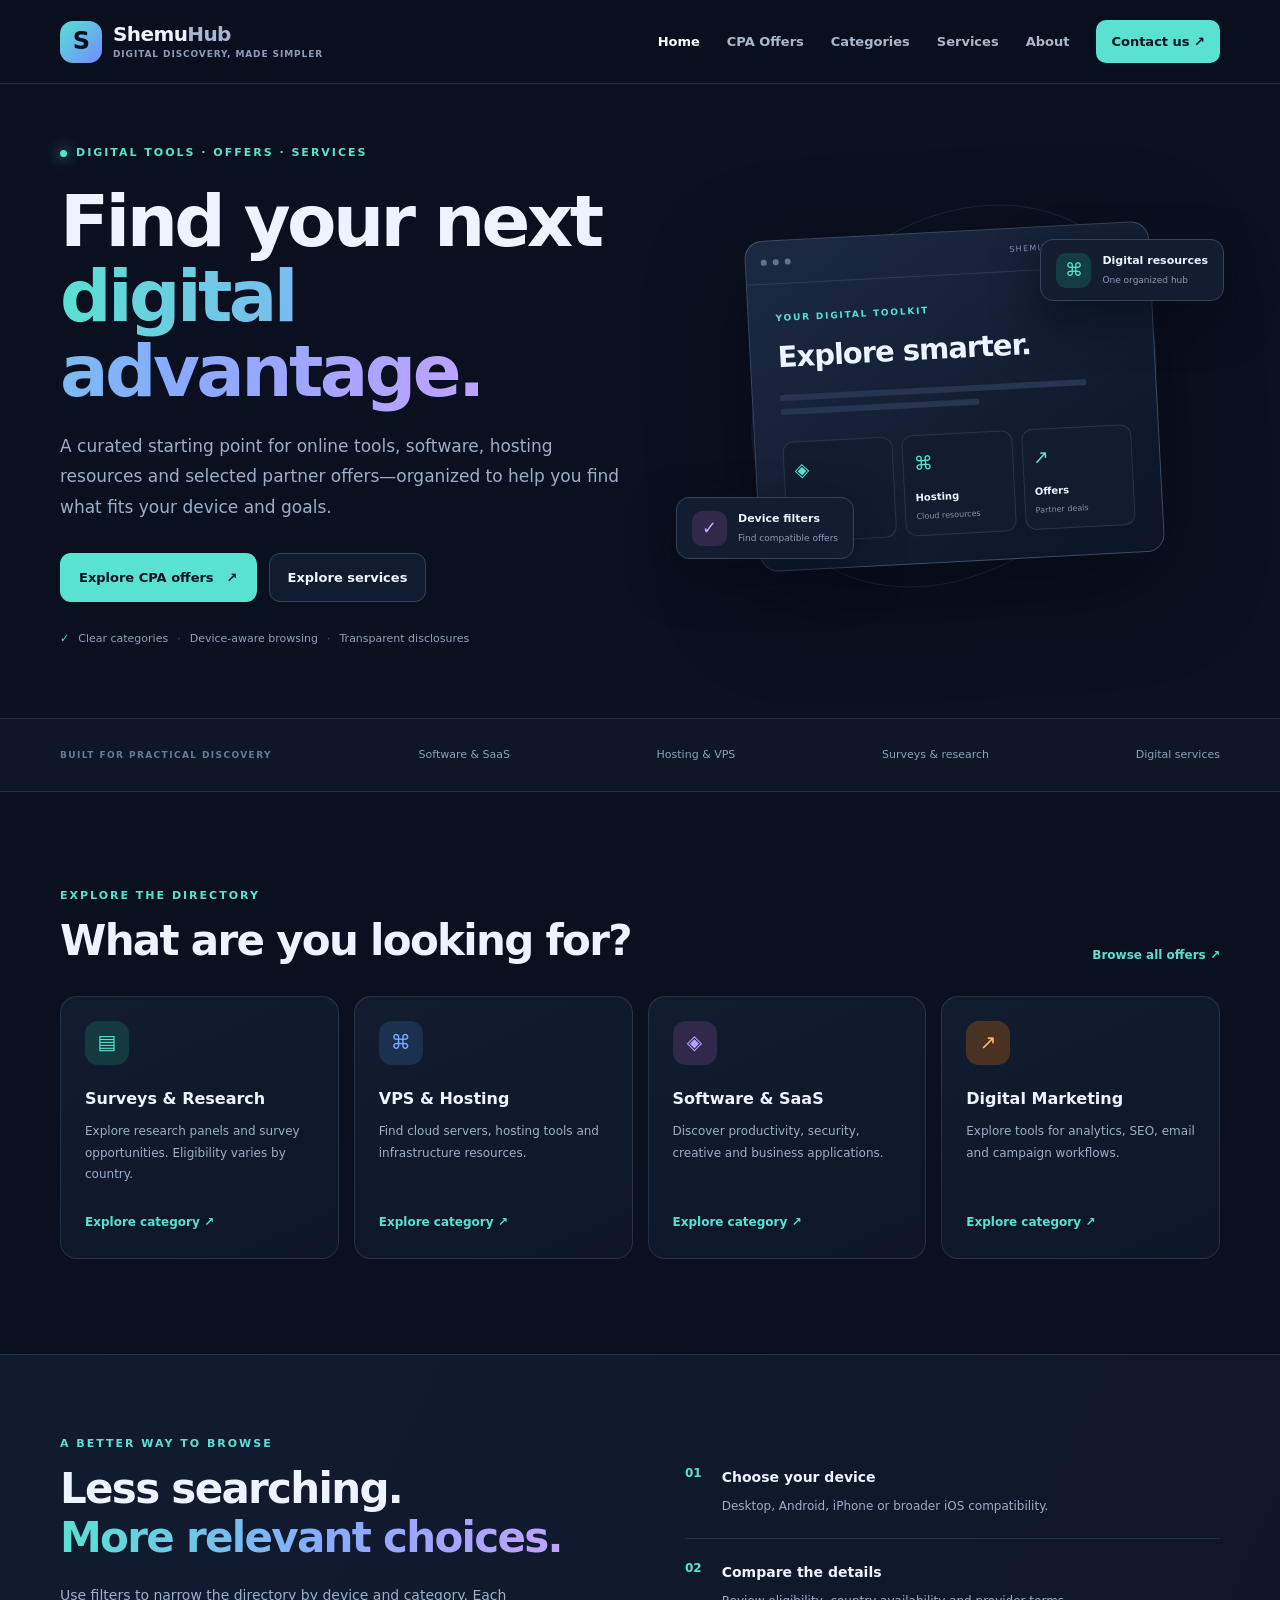
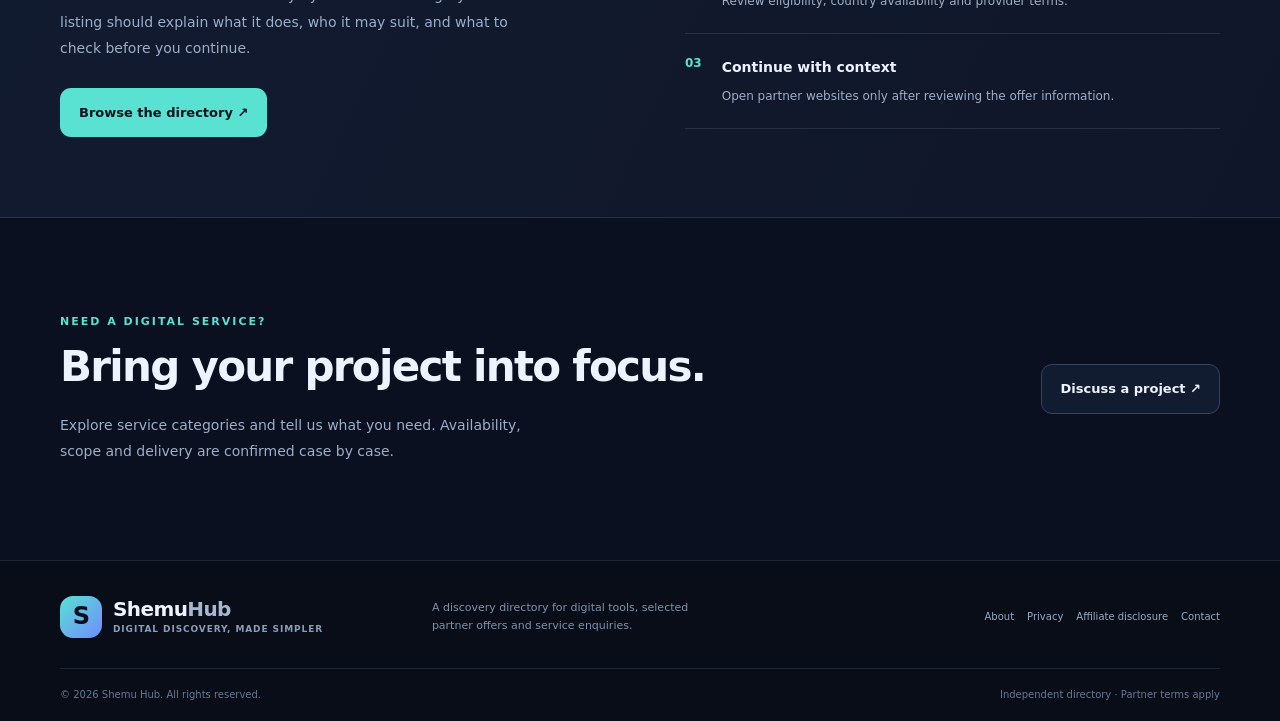
==== index.html @ 7e86e2e5 "Add files via upload" ====
<!doctype html>
<html lang="en">
<head>
<meta charset="utf-8"><meta name="viewport" content="width=device-width, initial-scale=1">
<meta name="description" content="Discover carefully organized digital offers, software, hosting tools and online resources. Explore by device and category.">
<meta name="theme-color" content="#0b1020">
<title>Shemu Hub — Digital Offers & Online Resources</title><link rel="stylesheet" href="styles.css">
</head>
<body>
<header class="site-header"><a class="brand" href="index.html"><span class="brand-mark">S</span><span>Shemu<span class="brand-light">Hub</span><small>Digital discovery, made simpler</small></span></a>
<button class="menu-toggle" aria-label="Toggle navigation" aria-expanded="false">☰</button>
<nav class="nav"><a class="active" href="index.html">Home</a><a href="cpa.html">CPA Offers</a><a href="#categories">Categories</a><a href="services.html">Services</a><a href="about.html">About</a><a class="nav-cta" href="contact.html">Contact us ↗</a></nav></header>
<main>
<section class="hero wrap"><div class="hero-copy"><div class="eyebrow"><span class="pulse"></span> DIGITAL TOOLS · OFFERS · SERVICES</div><h1>Find your next<br><span class="gradient-text">digital advantage.</span></h1><p class="hero-lede">A curated starting point for online tools, software, hosting resources and selected partner offers—organized to help you find what fits your device and goals.</p><div class="hero-actions"><a class="btn btn-primary" href="cpa.html">Explore CPA offers <span>↗</span></a><a class="btn btn-secondary" href="services.html">Explore services</a></div><div class="hero-proof"><span class="proof-icon">✓</span><span>Clear categories</span><span class="proof-dot">·</span><span>Device-aware browsing</span><span class="proof-dot">·</span><span>Transparent disclosures</span></div></div>
<div class="hero-art" aria-label="Digital platform illustration"><div class="orbit orbit-one"></div><div class="orbit orbit-two"></div><div class="glass-panel"><div class="panel-top"><span class="panel-dot"></span><span class="panel-dot"></span><span class="panel-dot"></span><span class="panel-label">SHEMU HUB / DISCOVER</span></div><div class="panel-main"><div class="mini-kicker">YOUR DIGITAL TOOLKIT</div><div class="mock-title">Explore smarter.</div><div class="mock-line"></div><div class="mock-line short"></div><div class="mock-grid"><div class="mock-card"><span>◈</span><b>Software</b><small>Tools & apps</small></div><div class="mock-card"><span>⌘</span><b>Hosting</b><small>Cloud resources</small></div><div class="mock-card"><span>↗</span><b>Offers</b><small>Partner deals</small></div></div></div></div><div class="float-chip chip-top"><span class="chip-icon">⌘</span><span><b>Digital resources</b><small>One organized hub</small></span></div><div class="float-chip chip-bottom"><span class="chip-icon purple">✓</span><span><b>Device filters</b><small>Find compatible offers</small></span></div></div></section>
<section class="trust-strip"><div class="wrap trust-inner"><span>BUILT FOR PRACTICAL DISCOVERY</span><span>Software & SaaS</span><span>Hosting & VPS</span><span>Surveys & research</span><span>Digital services</span></div></section>
<section class="section wrap" id="categories"><div class="section-head"><div><div class="eyebrow">EXPLORE THE DIRECTORY</div><h2>What are you looking for?</h2></div><a class="text-link" href="cpa.html">Browse all offers ↗</a></div><div class="category-grid">
<a class="category-card" href="cpa.html?category=surveys"><span class="cat-icon cyan">▤</span><h3>Surveys & Research</h3><p>Explore research panels and survey opportunities. Eligibility varies by country.</p><span class="card-link">Explore category ↗</span></a>
<a class="category-card" href="cpa.html?category=vps"><span class="cat-icon blue">⌘</span><h3>VPS & Hosting</h3><p>Find cloud servers, hosting tools and infrastructure resources.</p><span class="card-link">Explore category ↗</span></a>
<a class="category-card" href="cpa.html?category=software"><span class="cat-icon violet">◈</span><h3>Software & SaaS</h3><p>Discover productivity, security, creative and business applications.</p><span class="card-link">Explore category ↗</span></a>
<a class="category-card" href="cpa.html?category=marketing"><span class="cat-icon orange">↗</span><h3>Digital Marketing</h3><p>Explore tools for analytics, SEO, email and campaign workflows.</p><span class="card-link">Explore category ↗</span></a></div></section>
<section class="feature-band"><div class="wrap feature-layout"><div><div class="eyebrow">A BETTER WAY TO BROWSE</div><h2>Less searching.<br><span class="gradient-text">More relevant choices.</span></h2><p>Use filters to narrow the directory by device and category. Each listing should explain what it does, who it may suit, and what to check before you continue.</p><a class="btn btn-primary" href="cpa.html">Browse the directory ↗</a></div><div class="feature-list"><div><span>01</span><section><b>Choose your device</b><p>Desktop, Android, iPhone or broader iOS compatibility.</p></section></div><div><span>02</span><section><b>Compare the details</b><p>Review eligibility, country availability and provider terms.</p></section></div><div><span>03</span><section><b>Continue with context</b><p>Open partner websites only after reviewing the offer information.</p></section></div></div></div></section>
<section class="section wrap cta-section"><div><div class="eyebrow">NEED A DIGITAL SERVICE?</div><h2>Bring your project into focus.</h2><p>Explore service categories and tell us what you need. Availability, scope and delivery are confirmed case by case.</p></div><a class="btn btn-secondary" href="contact.html">Discuss a project ↗</a></section>
</main><footer class="footer"><div class="wrap footer-main"><a class="brand" href="index.html"><span class="brand-mark">S</span><span>Shemu<span class="brand-light">Hub</span><small>Digital discovery, made simpler</small></span></a><p>A discovery directory for digital tools, selected partner offers and service enquiries.</p><div class="footer-links"><a href="about.html">About</a><a href="privacy.html">Privacy</a><a href="disclosure.html">Affiliate disclosure</a><a href="contact.html">Contact</a></div></div><div class="wrap footer-bottom"><span>© <span id="year"></span> Shemu Hub. All rights reserved.</span><span>Independent directory · Partner terms apply</span></div></footer><script src="script.js"></script></body></html>
---- styles.css ----
:root{--bg:#0b1020;--surface:#111a2d;--surface2:#151f34;--line:rgba(194,211,239,.13);--text:#edf3ff;--muted:#9caec8;--cyan:#59e1d1;--blue:#7aa7ff;--violet:#b5a0ff;--orange:#ffb36b;--green:#80e2a2;--pink:#f6a7d4;--radius:20px;--max:1160px}*{box-sizing:border-box}html{scroll-behavior:smooth}body{margin:0;background:var(--bg);color:var(--text);font:16px/1.65 Inter,ui-sans-serif,system-ui,-apple-system,BlinkMacSystemFont,"Segoe UI",sans-serif}a{color:inherit;text-decoration:none}button,input,select,textarea{font:inherit}.wrap{width:min(var(--max),calc(100% - 44px));margin-inline:auto}.site-header{height:84px;display:flex;align-items:center;justify-content:space-between;padding:0 max(22px,calc((100% - var(--max))/2));border-bottom:1px solid var(--line);background:rgba(11,16,32,.9);backdrop-filter:blur(18px);position:sticky;top:0;z-index:10}.brand{display:flex;gap:11px;align-items:center;font-weight:800;font-size:20px;letter-spacing:-.6px;line-height:1.05}.brand-mark{display:grid;place-items:center;width:42px;height:42px;border-radius:13px;background:linear-gradient(135deg,#59e1d1,#718cff);color:#08101e;font-size:24px;font-weight:900}.brand-light{color:#a7b7d2;font-weight:600}.brand small{display:block;color:#8b9db8;font-size:9px;letter-spacing:.9px;text-transform:uppercase;margin-top:5px;font-weight:700}.nav{display:flex;align-items:center;gap:27px;color:#aab8ce;font-size:13px;font-weight:650}.nav a:hover,.nav a.active{color:#fff}.nav .nav-cta{color:#07131e;background:var(--cyan);padding:11px 15px;border-radius:10px}.menu-toggle{display:none;background:transparent;border:1px solid var(--line);color:white;border-radius:10px;padding:7px 10px}.hero{min-height:610px;display:grid;grid-template-columns:1.05fr .95fr;align-items:center;gap:40px;padding-top:60px;padding-bottom:70px}.eyebrow{font-size:11px;letter-spacing:2px;font-weight:800;color:var(--cyan);display:flex;align-items:center;gap:9px}.pulse{width:7px;height:7px;background:var(--cyan);border-radius:50%;box-shadow:0 0 14px var(--cyan)}h1,h2,h3,p{margin-top:0}h1{font-size:clamp(44px,6vw,72px);line-height:1.04;letter-spacing:-3.6px;margin:22px 0}.gradient-text{background:linear-gradient(100deg,#59e1d1 0%,#8ba9ff 55%,#c1a2ff 100%);-webkit-background-clip:text;background-clip:text;color:transparent}.hero-lede,.page-hero>p,.directory-hero p{color:var(--muted);font-size:17px;max-width:570px;line-height:1.8}.hero-actions{display:flex;gap:12px;flex-wrap:wrap;margin-top:30px}.btn{display:inline-flex;justify-content:center;align-items:center;gap:13px;padding:13px 18px;border-radius:11px;font-weight:750;font-size:13px;border:1px solid transparent;cursor:pointer;transition:transform .18s,background .18s}.btn:hover{transform:translateY(-2px)}.btn-primary{background:var(--cyan);color:#07131e}.btn-secondary{border-color:#33435f;background:#121c30;color:#eef4ff}.btn-small{font-size:11px;padding:9px 12px}.btn-disabled{background:#202b3e;color:#7f8ca2;border-color:#334057;cursor:not-allowed;pointer-events:none}.hero-proof{display:flex;gap:9px;align-items:center;flex-wrap:wrap;margin-top:28px;color:#8fa0ba;font-size:11px}.proof-icon{color:var(--cyan)}.proof-dot{color:#4d607d}.hero-art{min-height:420px;position:relative;display:grid;place-items:center}.orbit{position:absolute;border:1px solid rgba(112,156,227,.15);border-radius:50%;transform:rotate(-23deg)}.orbit-one{width:420px;height:310px}.orbit-two{width:340px;height:430px;transform:rotate(48deg)}.glass-panel{width:min(100%,405px);position:relative;border:1px solid rgba(174,199,238,.25);border-radius:18px;overflow:hidden;background:linear-gradient(145deg,rgba(28,43,69,.96),rgba(13,21,38,.96));box-shadow:0 28px 100px rgba(0,0,0,.35);transform:rotate(-3deg)}.panel-top{height:43px;border-bottom:1px solid var(--line);display:flex;align-items:center;gap:6px;padding:0 15px}.panel-dot{width:6px;height:6px;background:#62738d;border-radius:50%}.panel-label{margin-left:auto;font-size:8px;letter-spacing:1.3px;color:#8294b1}.panel-main{padding:27px}.mini-kicker{font-size:9px;letter-spacing:1.8px;color:var(--cyan);font-weight:800}.mock-title{font-size:29px;letter-spacing:-1px;font-weight:800;margin:8px 0 13px}.mock-line{height:6px;width:88%;background:#263650;border-radius:8px;margin:8px 0}.mock-line.short{width:57%}.mock-grid{display:grid;grid-template-columns:repeat(3,1fr);gap:9px;margin-top:27px}.mock-card{padding:12px 10px;border:1px solid var(--line);border-radius:11px;background:#111c30}.mock-card span{font-size:19px;color:var(--cyan);display:block;margin-bottom:11px}.mock-card b,.mock-card small{display:block;font-size:10px}.mock-card small{font-size:8px;color:#8293ad;margin-top:3px}.float-chip{position:absolute;display:flex;align-items:center;gap:11px;padding:12px 15px;border:1px solid #34435d;border-radius:13px;background:#121d31;box-shadow:0 18px 45px #060a13a8}.chip-top{top:53px;right:-4px}.chip-bottom{bottom:47px;left:-12px}.chip-icon{display:grid;place-items:center;width:35px;height:35px;border-radius:10px;background:#143d43;color:var(--cyan);font-size:18px}.chip-icon.purple{background:#30294b;color:#c0adff}.float-chip b,.float-chip small{display:block;font-size:11px}.float-chip small{color:#899bb5;font-size:9px;margin-top:3px}.trust-strip{border-block:1px solid var(--line);background:#0e1627}.trust-inner{display:flex;justify-content:space-between;align-items:center;gap:20px;min-height:72px;color:#8ea0bb;font-size:11px;flex-wrap:wrap}.trust-inner span:first-child{font-size:9px;letter-spacing:1.4px;color:#667b9c;font-weight:800}.section{padding-top:95px;padding-bottom:95px}.section-head{display:flex;justify-content:space-between;align-items:end;gap:20px;margin-bottom:30px}.section-head h2,.feature-layout h2,.cta-section h2{font-size:clamp(29px,4vw,42px);line-height:1.15;letter-spacing:-1.7px;margin:12px 0 0}.text-link,.card-link{color:var(--cyan);font-weight:700;font-size:12px}.category-grid{display:grid;grid-template-columns:repeat(4,1fr);gap:15px}.category-card,.service-card{display:block;padding:24px;border:1px solid var(--line);border-radius:17px;background:linear-gradient(155deg,#121c30,#0e1627);transition:border .2s,transform .2s}.category-card:hover,.service-card:hover{border-color:#4b6b86;transform:translateY(-4px)}.cat-icon,.offer-icon{width:44px;height:44px;display:grid;place-items:center;border-radius:13px;font-size:20px;margin-bottom:21px}.cyan{background:#143a40;color:var(--cyan)}.blue{background:#1b3150;color:var(--blue)}.violet{background:#30294b;color:var(--violet)}.orange{background:#493222;color:var(--orange)}.green{background:#1b3a32;color:var(--green)}.pink{background:#442c40;color:var(--pink)}.category-card h3{font-size:16px;margin-bottom:9px}.category-card p,.service-card p{font-size:12px;line-height:1.8;color:var(--muted);min-height:68px}.card-link{display:inline-block;margin-top:12px}.feature-band{background:linear-gradient(115deg,#111b30,#101629);border-block:1px solid var(--line);padding:80px 0}.feature-layout{display:grid;grid-template-columns:1fr 1fr;gap:90px;align-items:center}.feature-layout p,.cta-section p{color:var(--muted);max-width:490px;font-size:14px;line-height:1.9;margin:20px 0 26px}.feature-list>div{display:flex;gap:20px;padding:20px 0;border-bottom:1px solid var(--line)}.feature-list>div>span{font-size:12px;color:var(--cyan);font-weight:800}.feature-list b{font-size:14px}.feature-list p{font-size:12px;margin:5px 0 0}.cta-section{display:flex;justify-content:space-between;align-items:center;gap:25px}.cta-section p{margin-bottom:0}.footer{border-top:1px solid var(--line);background:#080d18}.footer-main{display:grid;grid-template-columns:1fr 1.2fr 1fr;gap:25px;align-items:center;padding-top:35px;padding-bottom:30px}.footer-main>p{font-size:11px;color:#7f91ac;margin:0;max-width:270px}.footer-links{display:flex;gap:13px;justify-content:end;flex-wrap:wrap;font-size:10px;color:#98a9c1}.footer-bottom{border-top:1px solid var(--line);padding-top:18px;padding-bottom:18px;display:flex;justify-content:space-between;gap:15px;color:#657893;font-size:10px}.directory-hero{padding:76px 0 48px;background:radial-gradient(ellipse at 75% 10%,rgba(64,108,161,.17),transparent 45%),#0d1425;border-bottom:1px solid var(--line)}.directory-hero h1,.page-hero h1,.contact-layout h1{font-size:clamp(43px,5vw,60px);margin:18px 0}.directory-hero p{max-width:700px;font-size:14px}.directory-stats{display:flex;gap:24px;flex-wrap:wrap;margin-top:25px;color:#94a6c0;font-size:11px}.directory-stats b{color:var(--cyan);margin-right:6px}.directory-section{padding-top:35px;padding-bottom:80px}.directory-toolbar{display:grid;grid-template-columns:1fr 205px 205px;gap:14px;padding:16px;border:1px solid var(--line);border-radius:15px;background:#111a2b}.searchbox{display:flex;align-items:center;gap:10px;padding:0 12px;border:1px solid #2a3a54;border-radius:10px;color:#7187a7}.searchbox input{width:100%;background:transparent;border:0;outline:none;color:var(--text);font-size:12px}.filter-group label,.contact-card label{display:block;font-size:10px;color:#90a2bd;font-weight:700;margin-bottom:5px}.filter-group select,.contact-card input,.contact-card select,.contact-card textarea{width:100%;padding:10px 11px;border:1px solid #2a3a54;border-radius:9px;background:#0d1525;color:#e8efff;font-size:11px;outline:none}.results-row{display:flex;justify-content:space-between;gap:15px;margin:23px 0 14px;color:#7f92ae;font-size:11px}.offer-grid{display:grid;grid-template-columns:repeat(3,1fr);gap:15px}.offer-card{border:1px solid var(--line);border-radius:16px;background:linear-gradient(155deg,#131e32,#0e1627);padding:21px;display:flex;flex-direction:column;min-width:0}.offer-top{display:flex;justify-content:space-between;align-items:start}.offer-icon{margin-bottom:12px;width:40px;height:40px}.pill{font-size:8px;letter-spacing:.8px;font-weight:800;border:1px solid #33425b;border-radius:30px;padding:5px 8px;color:#a8b9d2}.offer-card h2{font-size:17px;line-height:1.3;margin:8px 0}.offer-card>p{font-size:12px;color:var(--muted);line-height:1.8;min-height:65px}.offer-meta{display:grid;gap:7px;padding:13px 0;border-top:1px solid var(--line);color:#91a4c0;font-size:10px}.device-tags{display:flex;flex-wrap:wrap;gap:6px;margin-bottom:19px}.device-tags span{background:#18253a;border:1px solid #2b3b55;border-radius:6px;padding:4px 7px;font-size:9px;color:#aabbd3}.offer-action{margin-top:auto;padding-top:13px;border-top:1px solid var(--line);display:flex;justify-content:space-between;align-items:center;gap:10px}.offer-note{font-size:9px;color:#7487a2;max-width:120px}.disclosure-box{margin-top:25px;border:1px solid #34435d;border-radius:12px;padding:18px 20px;background:#111b2d}.disclosure-box b{font-size:12px}.disclosure-box p{font-size:11px;color:#9baec7;line-height:1.8;margin:7px 0 0}.empty-state{text-align:center;padding:60px 15px;color:#9aacc5}.empty-state b{color:#fff}.page-hero{padding-top:85px;padding-bottom:45px}.page-hero>p{font-size:15px}.service-grid{display:grid;grid-template-columns:repeat(3,1fr);gap:16px;padding-bottom:55px}.service-card h2{font-size:17px}.service-card p{min-height:0;margin-bottom:0}.cta-panel{display:flex;align-items:center;justify-content:space-between;gap:20px;padding:28px;margin-bottom:80px;border:1px solid var(--line);border-radius:17px;background:#111b2d}.cta-panel h2{font-size:23px;margin-bottom:8px}.cta-panel p{font-size:12px;color:var(--muted);margin:0}.text-page{max-width:820px;padding-top:80px;padding-bottom:100px}.text-page h1{font-size:clamp(40px,5vw,60px)}.text-page h2{font-size:20px;margin-top:34px}.text-page p{color:#a7b7ce;font-size:14px;line-height:1.95}.contact-layout{display:grid;grid-template-columns:1fr .8fr;gap:80px;padding-top:75px;padding-bottom:90px}.contact-layout>section>p{color:var(--muted);font-size:14px;line-height:1.9;max-width:490px}.contact-note{margin-top:30px;padding:17px;border:1px solid var(--line);border-radius:12px;background:#111a2b}.contact-note b{font-size:12px}.contact-note p,.form-hint{font-size:10px;color:#8ea0ba;line-height:1.8;margin:7px 0 0}.contact-card{padding:24px;border:1px solid var(--line);border-radius:17px;background:#111a2b}.contact-card h2{font-size:20px;margin-bottom:22px}.contact-card label{margin-top:14px}.contact-card textarea{resize:vertical}.full{width:100%;margin-top:18px}.form-hint{text-align:center}.hidden{display:none!important}@media(max-width:900px){.nav{gap:15px}.category-grid{grid-template-columns:repeat(2,1fr)}.offer-grid{grid-template-columns:repeat(2,1fr)}.hero{grid-template-columns:1fr 1fr;gap:20px}.float-chip{transform:scale(.9)}.footer-main{grid-template-columns:1fr 1fr}.footer-links{grid-column:1/-1;justify-content:start}.feature-layout{gap:35px}.directory-toolbar{grid-template-columns:1fr 1fr}.searchbox{grid-column:1/-1}}@media(max-width:650px){.site-header{height:72px;padding-inline:20px}.menu-toggle{display:block}.nav{display:none;position:absolute;top:71px;left:0;right:0;background:#0d1526;border-bottom:1px solid var(--line);padding:18px 22px 22px;flex-direction:column;align-items:stretch;gap:0}.nav.open{display:flex}.nav a{padding:12px 4px}.nav .nav-cta{text-align:center;margin-top:7px}.hero{grid-template-columns:1fr;padding-top:55px;padding-bottom:40px}.hero-art{min-height:365px;max-width:470px;width:100%;margin:auto}.hero h1{letter-spacing:-2.4px}.float-chip{padding:9px 11px}.chip-top{right:0}.chip-bottom{left:0}.trust-inner{justify-content:flex-start;padding-block:18px}.trust-inner span:first-child{width:100%}.section{padding-top:65px;padding-bottom:65px}.section-head{align-items:start;flex-direction:column}.category-grid,.offer-grid,.service-grid{grid-template-columns:1fr}.category-card p{min-height:0}.feature-band{padding:60px 0}.feature-layout{grid-template-columns:1fr}.cta-section,.cta-panel{align-items:start;flex-direction:column}.footer-main{grid-template-columns:1fr;gap:15px}.footer-links{grid-column:auto}.footer-bottom{flex-direction:column}.directory-hero{padding-top:55px}.directory-toolbar{grid-template-columns:1fr}.searchbox{grid-column:auto}.results-row{font-size:10px}.offer-card>p{min-height:0}.contact-layout{grid-template-columns:1fr;gap:30px;padding-top:55px}.text-page{padding-top:55px;padding-bottom:70px}.page-hero{padding-top:55px}.directory-stats{gap:12px}.directory-stats span{width:100%}}
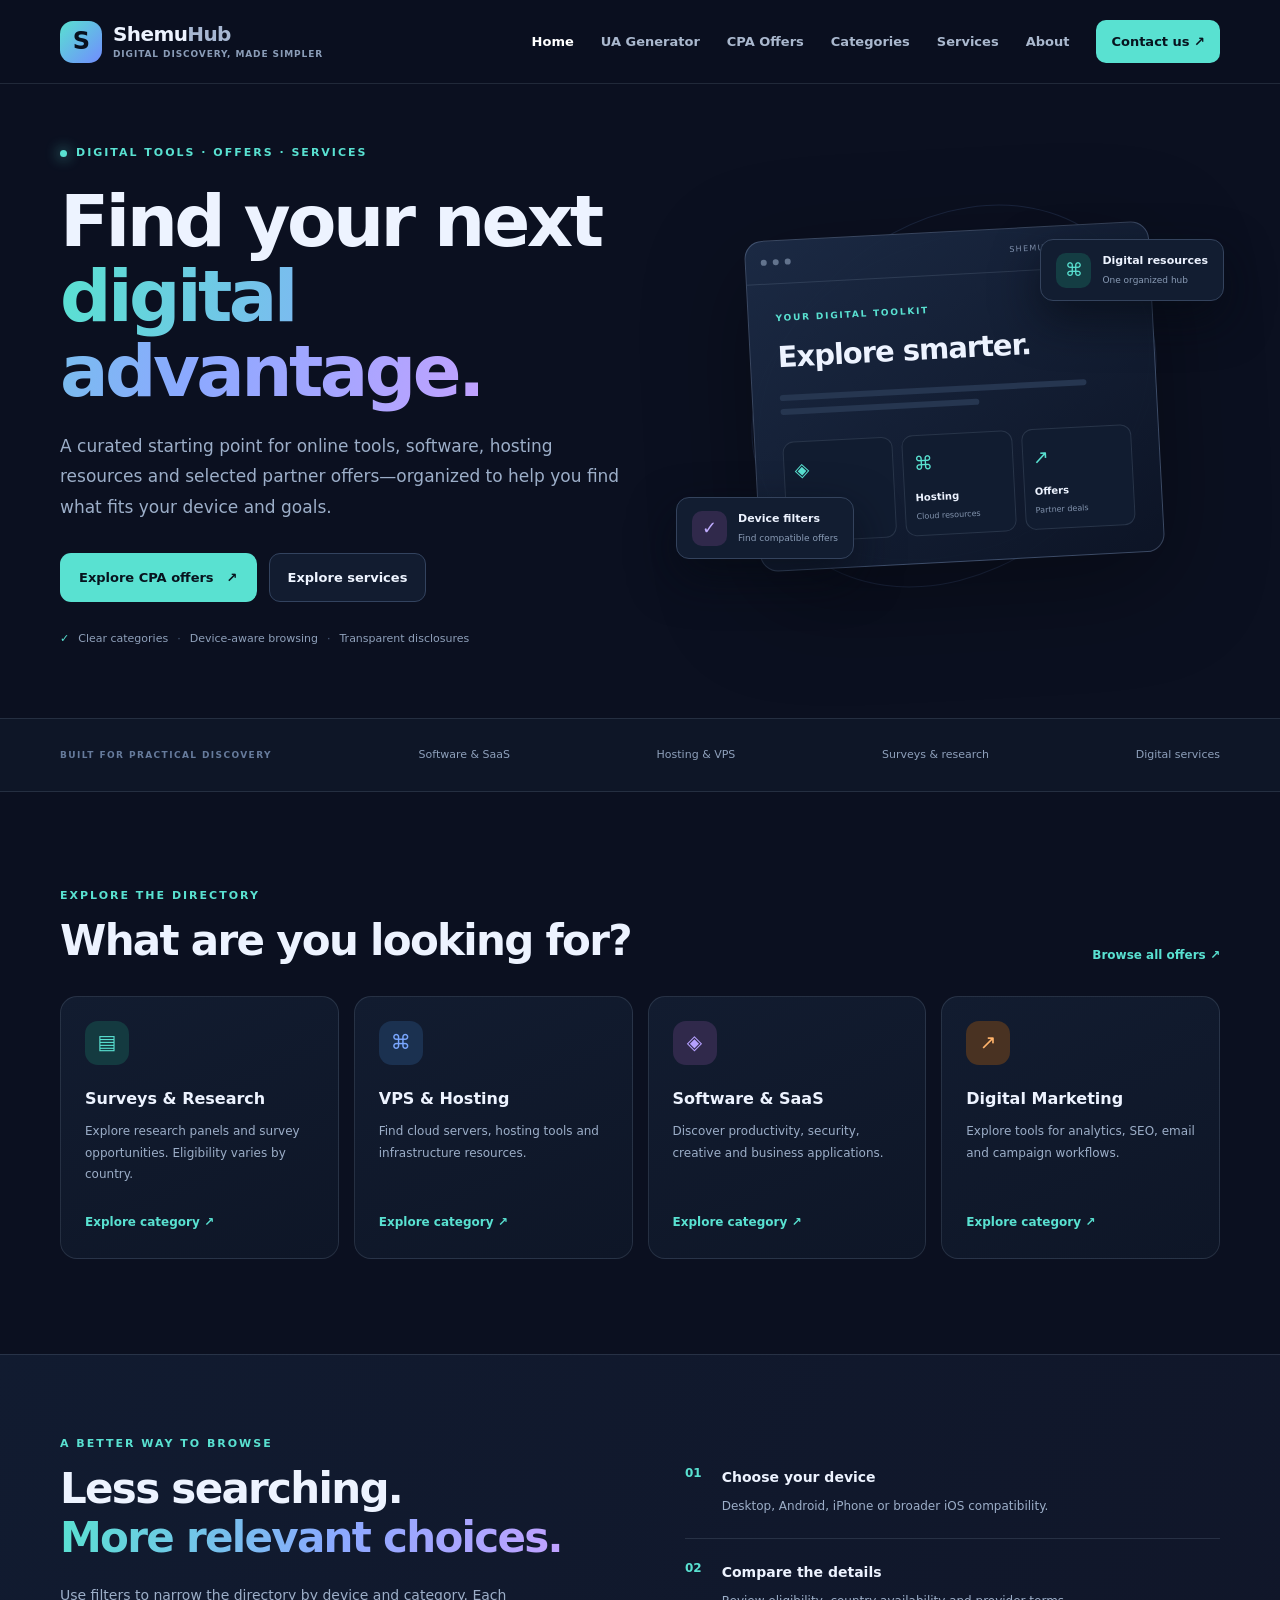
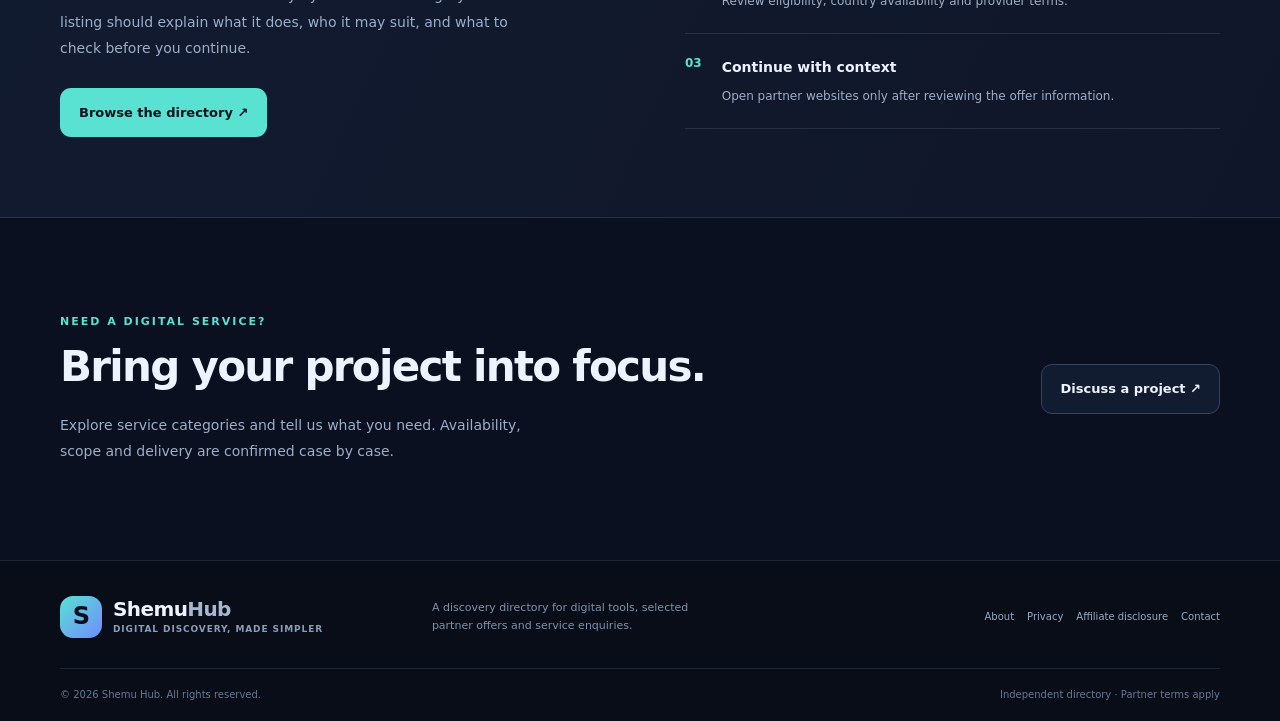
==== commit 04a44cbd: "Add files via upload" ====
--- a/index.html
+++ b/index.html
@@ -9,7 +9,7 @@
 <body>
 <header class="site-header"><a class="brand" href="index.html"><span class="brand-mark">S</span><span>Shemu<span class="brand-light">Hub</span><small>Digital discovery, made simpler</small></span></a>
 <button class="menu-toggle" aria-label="Toggle navigation" aria-expanded="false">☰</button>
-<nav class="nav"><a class="active" href="index.html">Home</a><a href="cpa.html">CPA Offers</a><a href="#categories">Categories</a><a href="services.html">Services</a><a href="about.html">About</a><a class="nav-cta" href="contact.html">Contact us ↗</a></nav></header>
+<nav class="nav"><a class="active" href="index.html">Home</a><a href="UAG.html">UA Generator</a><a href="cpa.html">CPA Offers</a><a href="#categories">Categories</a><a href="services.html">Services</a><a href="about.html">About</a><a class="nav-cta" href="contact.html">Contact us ↗</a></nav></header>
 <main>
 <section class="hero wrap"><div class="hero-copy"><div class="eyebrow"><span class="pulse"></span> DIGITAL TOOLS · OFFERS · SERVICES</div><h1>Find your next<br><span class="gradient-text">digital advantage.</span></h1><p class="hero-lede">A curated starting point for online tools, software, hosting resources and selected partner offers—organized to help you find what fits your device and goals.</p><div class="hero-actions"><a class="btn btn-primary" href="cpa.html">Explore CPA offers <span>↗</span></a><a class="btn btn-secondary" href="services.html">Explore services</a></div><div class="hero-proof"><span class="proof-icon">✓</span><span>Clear categories</span><span class="proof-dot">·</span><span>Device-aware browsing</span><span class="proof-dot">·</span><span>Transparent disclosures</span></div></div>
 <div class="hero-art" aria-label="Digital platform illustration"><div class="orbit orbit-one"></div><div class="orbit orbit-two"></div><div class="glass-panel"><div class="panel-top"><span class="panel-dot"></span><span class="panel-dot"></span><span class="panel-dot"></span><span class="panel-label">SHEMU HUB / DISCOVER</span></div><div class="panel-main"><div class="mini-kicker">YOUR DIGITAL TOOLKIT</div><div class="mock-title">Explore smarter.</div><div class="mock-line"></div><div class="mock-line short"></div><div class="mock-grid"><div class="mock-card"><span>◈</span><b>Software</b><small>Tools & apps</small></div><div class="mock-card"><span>⌘</span><b>Hosting</b><small>Cloud resources</small></div><div class="mock-card"><span>↗</span><b>Offers</b><small>Partner deals</small></div></div></div></div><div class="float-chip chip-top"><span class="chip-icon">⌘</span><span><b>Digital resources</b><small>One organized hub</small></span></div><div class="float-chip chip-bottom"><span class="chip-icon purple">✓</span><span><b>Device filters</b><small>Find compatible offers</small></span></div></div></section>
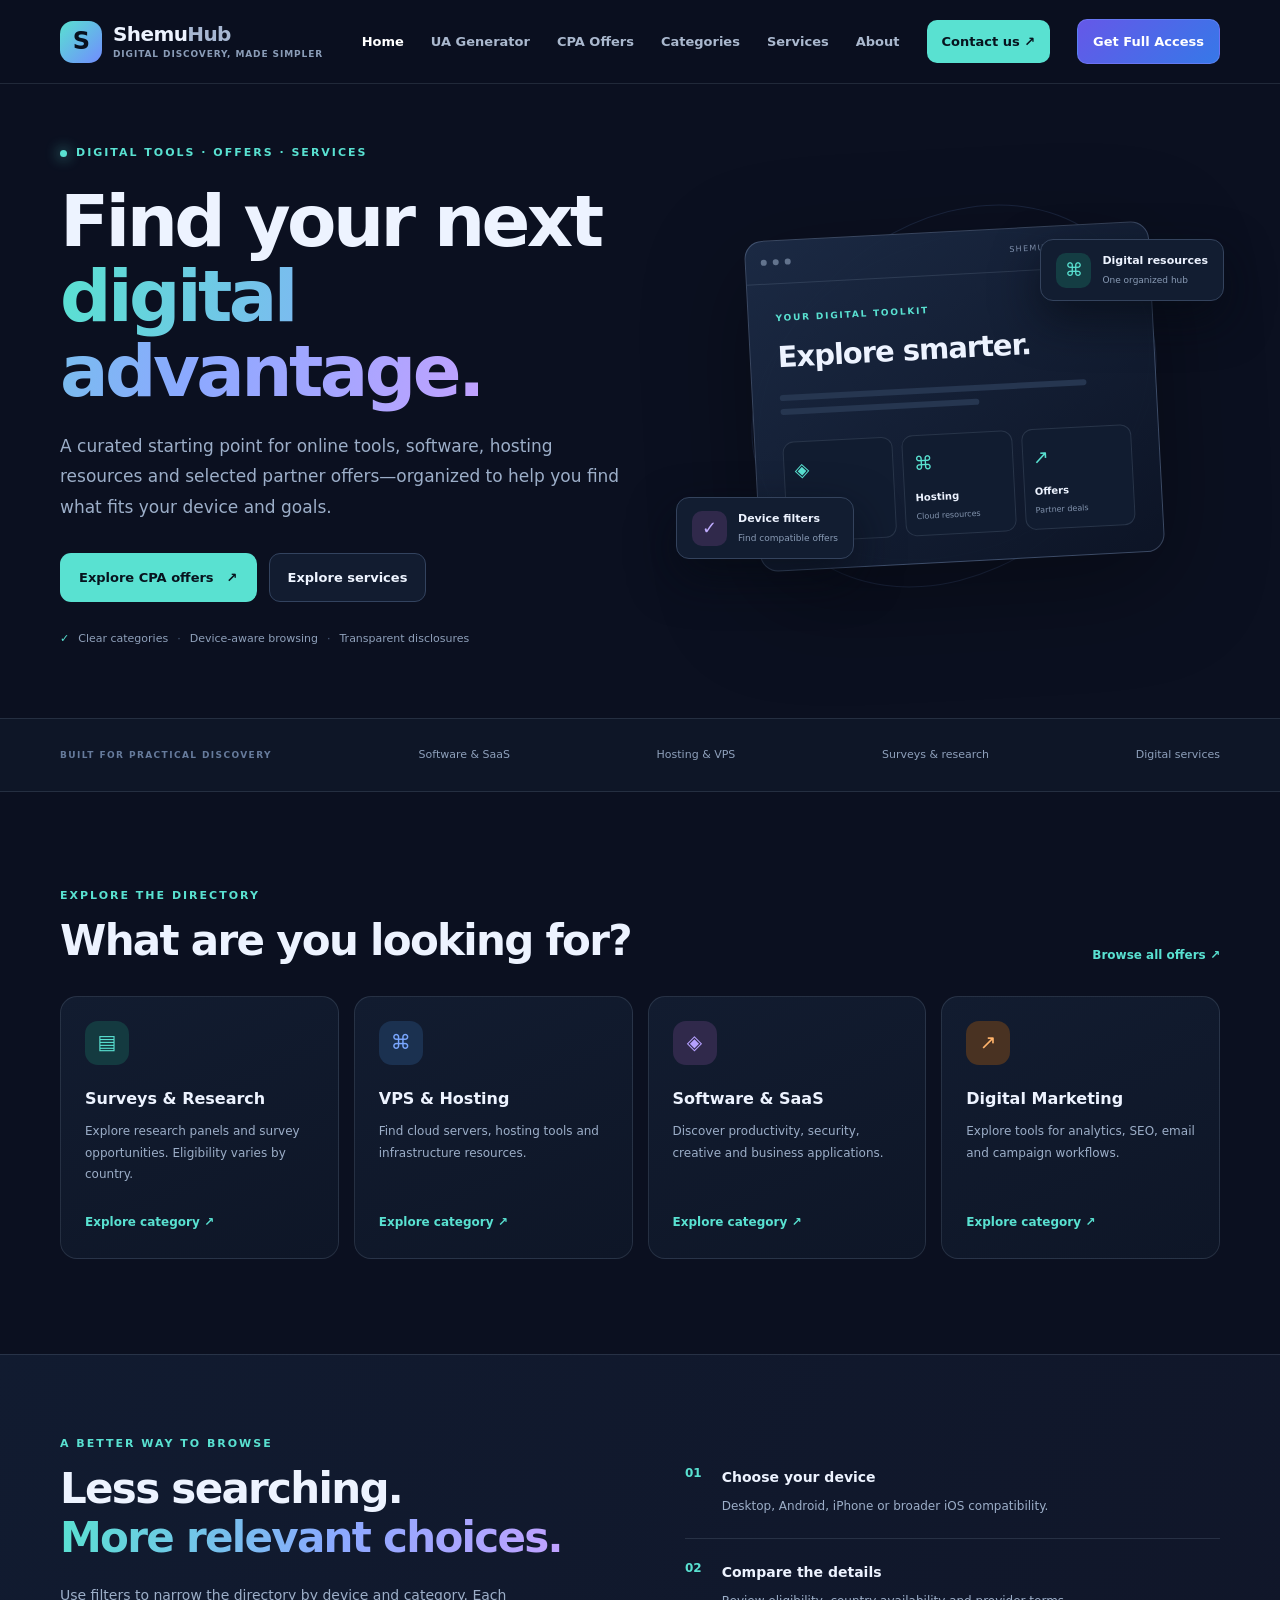
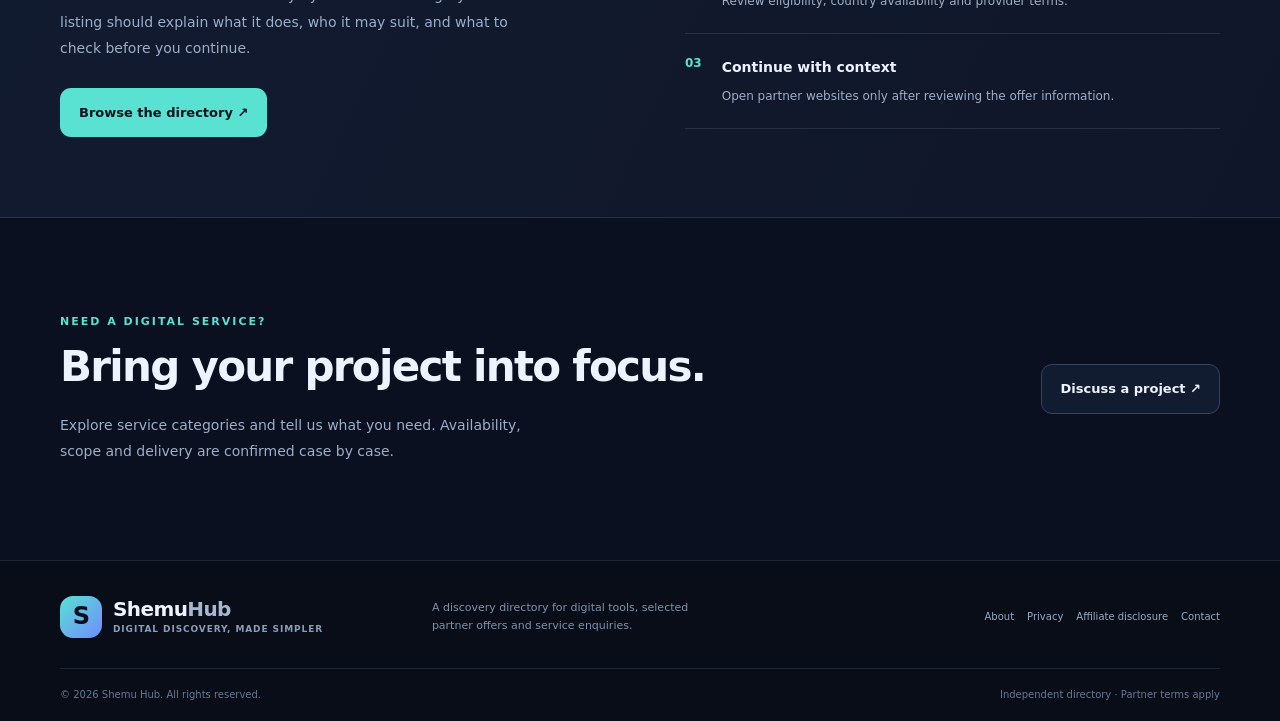
==== commit 9a44f402: "Add files via upload" ====
--- a/index.html
+++ b/index.html
@@ -5,11 +5,18 @@
 <meta name="description" content="Discover carefully organized digital offers, software, hosting tools and online resources. Explore by device and category.">
 <meta name="theme-color" content="#0b1020">
 <title>Shemu Hub — Digital Offers & Online Resources</title><link rel="stylesheet" href="styles.css">
+<link rel="stylesheet" href="access.css">
 </head>
 <body>
 <header class="site-header"><a class="brand" href="index.html"><span class="brand-mark">S</span><span>Shemu<span class="brand-light">Hub</span><small>Digital discovery, made simpler</small></span></a>
 <button class="menu-toggle" aria-label="Toggle navigation" aria-expanded="false">☰</button>
-<nav class="nav"><a class="active" href="index.html">Home</a><a href="UAG.html">UA Generator</a><a href="cpa.html">CPA Offers</a><a href="#categories">Categories</a><a href="services.html">Services</a><a href="about.html">About</a><a class="nav-cta" href="contact.html">Contact us ↗</a></nav></header>
+<nav class="nav"><a class="active" href="index.html">Home</a><a href="UAG.html">UA Generator</a><a href="cpa.html">CPA Offers</a><a href="#categories">Categories</a><a href="services.html">Services</a><a href="about.html">About</a><a class="nav-cta" href="contact.html">Contact us ↗</a><button
+  class="access-trigger"
+  id="openAccessModal"
+  type="button"
+>
+  Get Full Access
+</button></nav></header>
 <main>
 <section class="hero wrap"><div class="hero-copy"><div class="eyebrow"><span class="pulse"></span> DIGITAL TOOLS · OFFERS · SERVICES</div><h1>Find your next<br><span class="gradient-text">digital advantage.</span></h1><p class="hero-lede">A curated starting point for online tools, software, hosting resources and selected partner offers—organized to help you find what fits your device and goals.</p><div class="hero-actions"><a class="btn btn-primary" href="cpa.html">Explore CPA offers <span>↗</span></a><a class="btn btn-secondary" href="services.html">Explore services</a></div><div class="hero-proof"><span class="proof-icon">✓</span><span>Clear categories</span><span class="proof-dot">·</span><span>Device-aware browsing</span><span class="proof-dot">·</span><span>Transparent disclosures</span></div></div>
 <div class="hero-art" aria-label="Digital platform illustration"><div class="orbit orbit-one"></div><div class="orbit orbit-two"></div><div class="glass-panel"><div class="panel-top"><span class="panel-dot"></span><span class="panel-dot"></span><span class="panel-dot"></span><span class="panel-label">SHEMU HUB / DISCOVER</span></div><div class="panel-main"><div class="mini-kicker">YOUR DIGITAL TOOLKIT</div><div class="mock-title">Explore smarter.</div><div class="mock-line"></div><div class="mock-line short"></div><div class="mock-grid"><div class="mock-card"><span>◈</span><b>Software</b><small>Tools & apps</small></div><div class="mock-card"><span>⌘</span><b>Hosting</b><small>Cloud resources</small></div><div class="mock-card"><span>↗</span><b>Offers</b><small>Partner deals</small></div></div></div></div><div class="float-chip chip-top"><span class="chip-icon">⌘</span><span><b>Digital resources</b><small>One organized hub</small></span></div><div class="float-chip chip-bottom"><span class="chip-icon purple">✓</span><span><b>Device filters</b><small>Find compatible offers</small></span></div></div></section>
@@ -21,4 +28,73 @@
 <a class="category-card" href="cpa.html?category=marketing"><span class="cat-icon orange">↗</span><h3>Digital Marketing</h3><p>Explore tools for analytics, SEO, email and campaign workflows.</p><span class="card-link">Explore category ↗</span></a></div></section>
 <section class="feature-band"><div class="wrap feature-layout"><div><div class="eyebrow">A BETTER WAY TO BROWSE</div><h2>Less searching.<br><span class="gradient-text">More relevant choices.</span></h2><p>Use filters to narrow the directory by device and category. Each listing should explain what it does, who it may suit, and what to check before you continue.</p><a class="btn btn-primary" href="cpa.html">Browse the directory ↗</a></div><div class="feature-list"><div><span>01</span><section><b>Choose your device</b><p>Desktop, Android, iPhone or broader iOS compatibility.</p></section></div><div><span>02</span><section><b>Compare the details</b><p>Review eligibility, country availability and provider terms.</p></section></div><div><span>03</span><section><b>Continue with context</b><p>Open partner websites only after reviewing the offer information.</p></section></div></div></div></section>
 <section class="section wrap cta-section"><div><div class="eyebrow">NEED A DIGITAL SERVICE?</div><h2>Bring your project into focus.</h2><p>Explore service categories and tell us what you need. Availability, scope and delivery are confirmed case by case.</p></div><a class="btn btn-secondary" href="contact.html">Discuss a project ↗</a></section>
-</main><footer class="footer"><div class="wrap footer-main"><a class="brand" href="index.html"><span class="brand-mark">S</span><span>Shemu<span class="brand-light">Hub</span><small>Digital discovery, made simpler</small></span></a><p>A discovery directory for digital tools, selected partner offers and service enquiries.</p><div class="footer-links"><a href="about.html">About</a><a href="privacy.html">Privacy</a><a href="disclosure.html">Affiliate disclosure</a><a href="contact.html">Contact</a></div></div><div class="wrap footer-bottom"><span>© <span id="year"></span> Shemu Hub. All rights reserved.</span><span>Independent directory · Partner terms apply</span></div></footer><script src="script.js"></script></body></html>+</main><footer class="footer"><div class="wrap footer-main"><a class="brand" href="index.html"><span class="brand-mark">S</span><span>Shemu<span class="brand-light">Hub</span><small>Digital discovery, made simpler</small></span></a><p>A discovery directory for digital tools, selected partner offers and service enquiries.</p><div class="footer-links"><a href="about.html">About</a><a href="privacy.html">Privacy</a><a href="disclosure.html">Affiliate disclosure</a><a href="contact.html">Contact</a></div></div><div class="wrap footer-bottom"><span>© <span id="year"></span> Shemu Hub. All rights reserved.</span><span>Independent directory · Partner terms apply</span></div></footer>
+<!-- Shemu Hub Employee Access Modal -->
+<div
+  class="access-modal"
+  id="accessModal"
+  role="dialog"
+  aria-modal="true"
+  aria-labelledby="accessTitle"
+  hidden
+>
+  <div class="access-dialog">
+    <button
+      class="access-close"
+      id="closeAccessModal"
+      type="button"
+      aria-label="Close access dialog"
+    >&times;</button>
+
+    <div class="eyebrow">SHEMU HUB · EMPLOYEE ACCESS</div>
+
+    <h2 id="accessTitle">Get Full Access</h2>
+
+    <p class="access-description">
+      Enter the employee access code provided by your administrator
+      to unlock the selected tools.
+    </p>
+
+    <form id="accessForm">
+      <label class="access-label" for="employeeAccessCode">
+        Employee Access Code
+      </label>
+
+      <input
+        class="access-input"
+        id="employeeAccessCode"
+        type="password"
+        autocomplete="off"
+        placeholder="Enter your code"
+        required
+      >
+
+      <button class="access-submit" type="submit">
+        Verify Access →
+      </button>
+    </form>
+
+    <p
+      class="access-message"
+      id="accessMessage"
+      role="status"
+      aria-live="polite"
+    ></p>
+
+    <button
+      class="access-submit"
+      id="lockEmployeeAccess"
+      type="button"
+    >
+      Lock Access
+    </button>
+
+    <p class="access-disclaimer">
+      Basic client-side access control. This is not secure
+      authentication and does not protect confidential information.
+    </p>
+  </div>
+</div>
+
+<script src="script.js"></script>
+<script src="access.js"></script></body></html>
--- a/access.css
+++ b/access.css
@@ -0,0 +1,132 @@
+/* Shemu Hub — Employee Access UI */
+
+.access-trigger {
+  border: 1px solid rgba(130, 145, 255, .42);
+  background: linear-gradient(135deg, #6558e8, #3678e8);
+  color: #fff;
+  border-radius: 10px;
+  padding: 11px 15px;
+  font: inherit;
+  font-weight: 600;
+  cursor: pointer;
+  transition: transform .2s ease, opacity .2s ease;
+}
+
+.access-trigger:hover {
+  transform: translateY(-1px);
+  opacity: .92;
+}
+
+.access-modal[hidden] {
+  display: none !important;
+}
+
+.access-modal {
+  position: fixed;
+  inset: 0;
+  z-index: 9999;
+  display: grid;
+  place-items: center;
+  padding: 20px;
+  background: rgba(4, 8, 22, .78);
+  backdrop-filter: blur(8px);
+}
+
+.access-dialog {
+  position: relative;
+  width: min(100%, 420px);
+  padding: 30px;
+  border: 1px solid rgba(150, 165, 255, .2);
+  border-radius: 20px;
+  background: #10182c;
+  color: #f4f6ff;
+  box-shadow: 0 25px 80px rgba(0, 0, 0, .4);
+}
+
+.access-dialog h2 {
+  margin: 0 35px 10px 0;
+  font-size: 1.6rem;
+}
+
+.access-description {
+  color: #aeb8d0;
+  line-height: 1.65;
+  font-size: .95rem;
+}
+
+.access-close {
+  position: absolute;
+  top: 13px;
+  right: 15px;
+  border: 0;
+  background: transparent;
+  color: #dbe3ff;
+  font-size: 26px;
+  cursor: pointer;
+}
+
+.access-label {
+  display: block;
+  margin: 22px 0 8px;
+  font-size: .9rem;
+  font-weight: 600;
+}
+
+.access-input {
+  box-sizing: border-box;
+  width: 100%;
+  padding: 13px 14px;
+  border: 1px solid #344260;
+  border-radius: 10px;
+  background: #0b1120;
+  color: #fff;
+  font: inherit;
+  outline: none;
+}
+
+.access-input:focus {
+  border-color: #8b86ff;
+  box-shadow: 0 0 0 3px rgba(139, 134, 255, .15);
+}
+
+.access-submit {
+  width: 100%;
+  margin-top: 14px;
+  padding: 13px 16px;
+  border: 0;
+  border-radius: 10px;
+  background: linear-gradient(135deg, #6558e8, #3678e8);
+  color: white;
+  font: inherit;
+  font-weight: 700;
+  cursor: pointer;
+}
+
+.access-message {
+  min-height: 24px;
+  margin: 14px 0 0;
+  font-size: .9rem;
+  line-height: 1.5;
+  overflow-wrap: anywhere;
+}
+
+.access-message.error {
+  color: #ff929b;
+}
+
+.access-message.success {
+  color: #79e5b0;
+}
+
+.access-disclaimer {
+  margin: 15px 0 0;
+  color: #8996b3;
+  font-size: .78rem;
+  line-height: 1.5;
+}
+
+@media (max-width: 480px) {
+  .access-dialog {
+    padding: 24px 20px;
+  }
+}
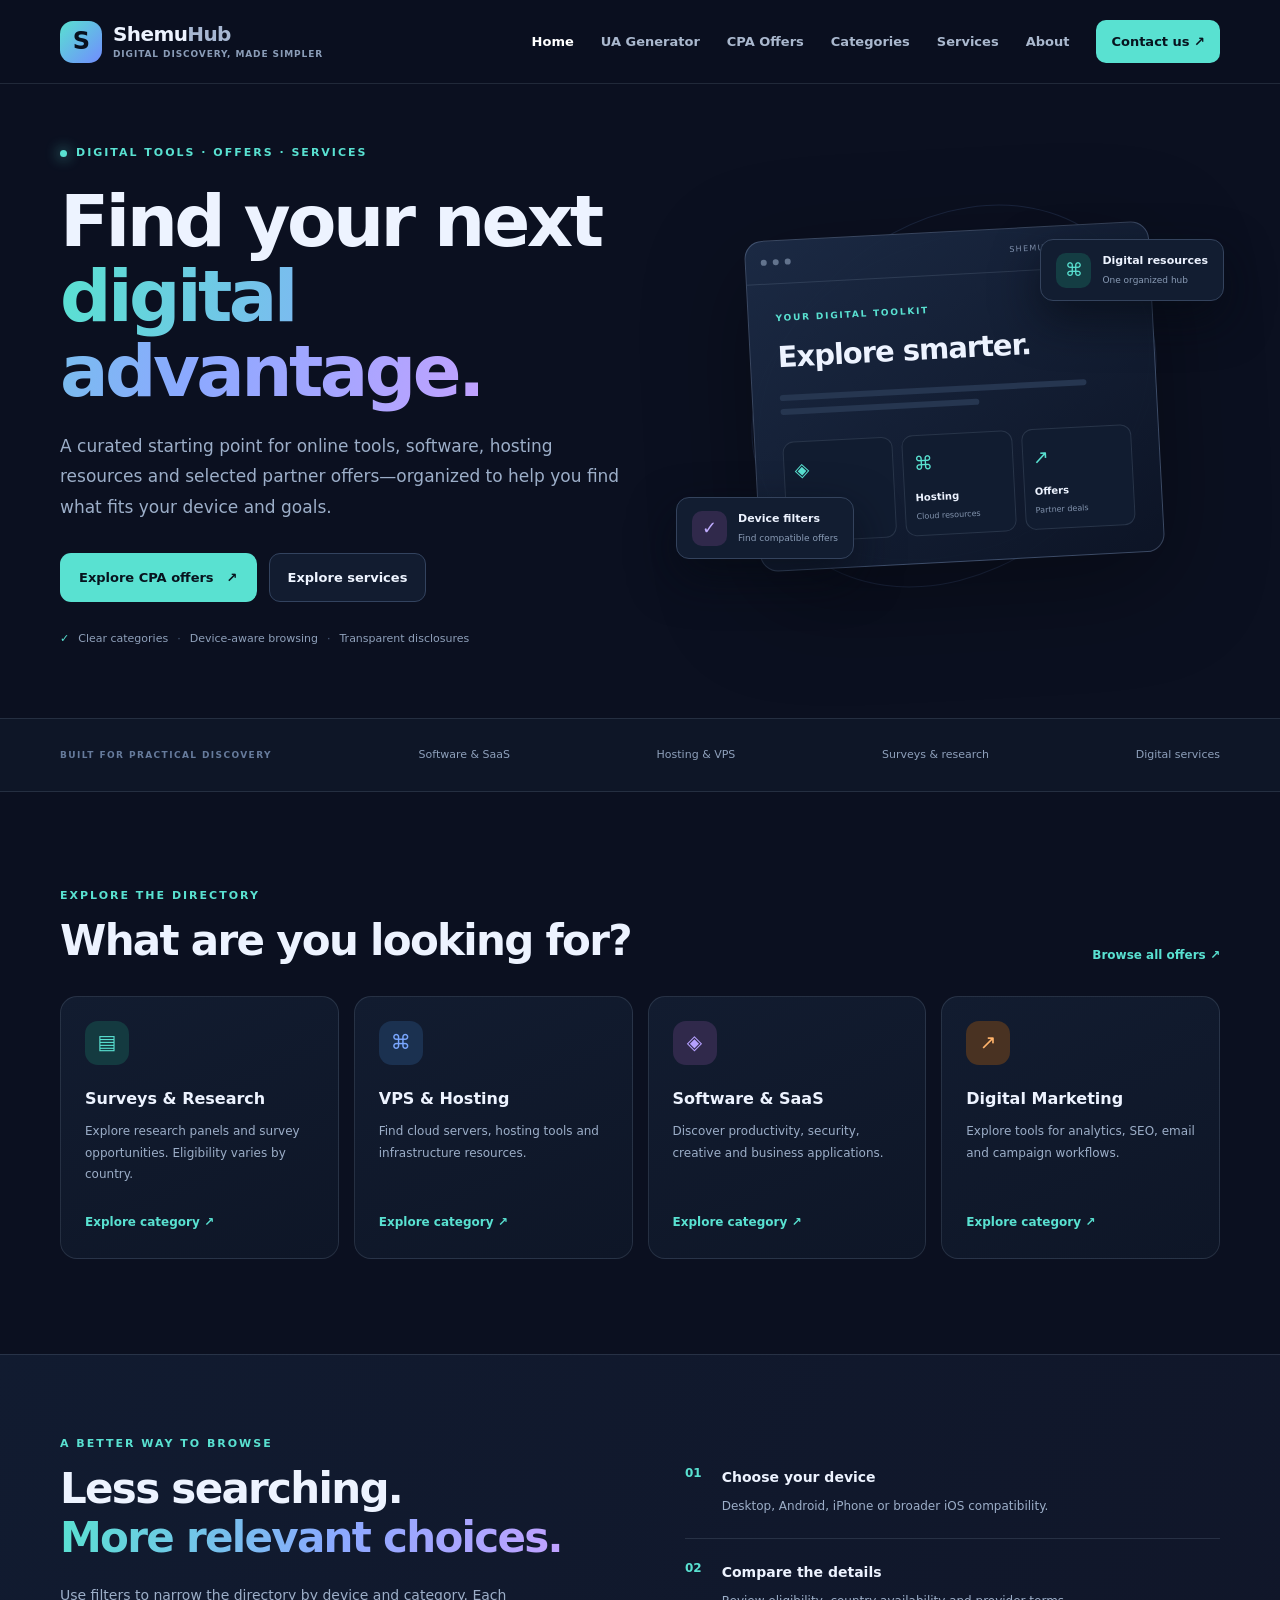
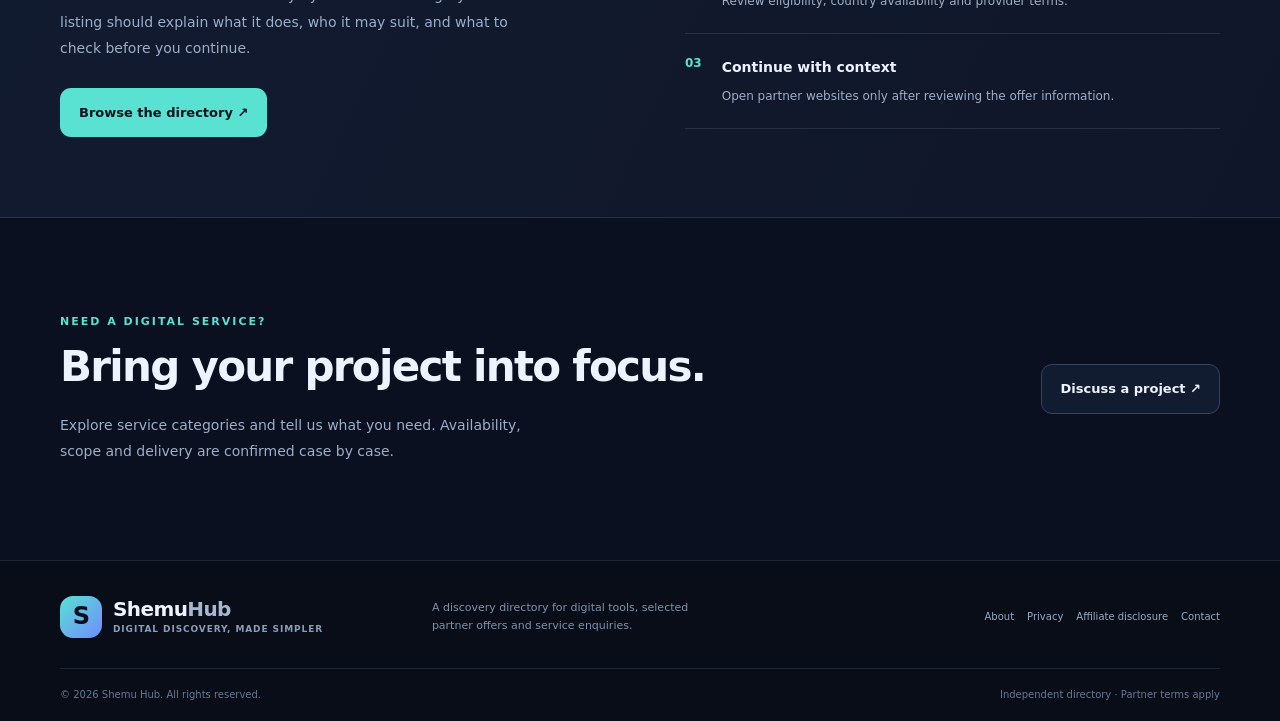
==== commit 5a223e4a: "Add files via upload" ====
--- a/index.html
+++ b/index.html
@@ -5,18 +5,11 @@
 <meta name="description" content="Discover carefully organized digital offers, software, hosting tools and online resources. Explore by device and category.">
 <meta name="theme-color" content="#0b1020">
 <title>Shemu Hub — Digital Offers & Online Resources</title><link rel="stylesheet" href="styles.css">
-<link rel="stylesheet" href="access.css">
 </head>
 <body>
 <header class="site-header"><a class="brand" href="index.html"><span class="brand-mark">S</span><span>Shemu<span class="brand-light">Hub</span><small>Digital discovery, made simpler</small></span></a>
 <button class="menu-toggle" aria-label="Toggle navigation" aria-expanded="false">☰</button>
-<nav class="nav"><a class="active" href="index.html">Home</a><a href="UAG.html">UA Generator</a><a href="cpa.html">CPA Offers</a><a href="#categories">Categories</a><a href="services.html">Services</a><a href="about.html">About</a><a class="nav-cta" href="contact.html">Contact us ↗</a><button
-  class="access-trigger"
-  id="openAccessModal"
-  type="button"
->
-  Get Full Access
-</button></nav></header>
+<nav class="nav"><a class="active" href="index.html">Home</a><a href="UAG.html">UA Generator</a><a href="cpa.html">CPA Offers</a><a href="#categories">Categories</a><a href="services.html">Services</a><a href="about.html">About</a><a class="nav-cta" href="contact.html">Contact us ↗</a></nav></header>
 <main>
 <section class="hero wrap"><div class="hero-copy"><div class="eyebrow"><span class="pulse"></span> DIGITAL TOOLS · OFFERS · SERVICES</div><h1>Find your next<br><span class="gradient-text">digital advantage.</span></h1><p class="hero-lede">A curated starting point for online tools, software, hosting resources and selected partner offers—organized to help you find what fits your device and goals.</p><div class="hero-actions"><a class="btn btn-primary" href="cpa.html">Explore CPA offers <span>↗</span></a><a class="btn btn-secondary" href="services.html">Explore services</a></div><div class="hero-proof"><span class="proof-icon">✓</span><span>Clear categories</span><span class="proof-dot">·</span><span>Device-aware browsing</span><span class="proof-dot">·</span><span>Transparent disclosures</span></div></div>
 <div class="hero-art" aria-label="Digital platform illustration"><div class="orbit orbit-one"></div><div class="orbit orbit-two"></div><div class="glass-panel"><div class="panel-top"><span class="panel-dot"></span><span class="panel-dot"></span><span class="panel-dot"></span><span class="panel-label">SHEMU HUB / DISCOVER</span></div><div class="panel-main"><div class="mini-kicker">YOUR DIGITAL TOOLKIT</div><div class="mock-title">Explore smarter.</div><div class="mock-line"></div><div class="mock-line short"></div><div class="mock-grid"><div class="mock-card"><span>◈</span><b>Software</b><small>Tools & apps</small></div><div class="mock-card"><span>⌘</span><b>Hosting</b><small>Cloud resources</small></div><div class="mock-card"><span>↗</span><b>Offers</b><small>Partner deals</small></div></div></div></div><div class="float-chip chip-top"><span class="chip-icon">⌘</span><span><b>Digital resources</b><small>One organized hub</small></span></div><div class="float-chip chip-bottom"><span class="chip-icon purple">✓</span><span><b>Device filters</b><small>Find compatible offers</small></span></div></div></section>
@@ -28,73 +21,4 @@
 <a class="category-card" href="cpa.html?category=marketing"><span class="cat-icon orange">↗</span><h3>Digital Marketing</h3><p>Explore tools for analytics, SEO, email and campaign workflows.</p><span class="card-link">Explore category ↗</span></a></div></section>
 <section class="feature-band"><div class="wrap feature-layout"><div><div class="eyebrow">A BETTER WAY TO BROWSE</div><h2>Less searching.<br><span class="gradient-text">More relevant choices.</span></h2><p>Use filters to narrow the directory by device and category. Each listing should explain what it does, who it may suit, and what to check before you continue.</p><a class="btn btn-primary" href="cpa.html">Browse the directory ↗</a></div><div class="feature-list"><div><span>01</span><section><b>Choose your device</b><p>Desktop, Android, iPhone or broader iOS compatibility.</p></section></div><div><span>02</span><section><b>Compare the details</b><p>Review eligibility, country availability and provider terms.</p></section></div><div><span>03</span><section><b>Continue with context</b><p>Open partner websites only after reviewing the offer information.</p></section></div></div></div></section>
 <section class="section wrap cta-section"><div><div class="eyebrow">NEED A DIGITAL SERVICE?</div><h2>Bring your project into focus.</h2><p>Explore service categories and tell us what you need. Availability, scope and delivery are confirmed case by case.</p></div><a class="btn btn-secondary" href="contact.html">Discuss a project ↗</a></section>
-</main><footer class="footer"><div class="wrap footer-main"><a class="brand" href="index.html"><span class="brand-mark">S</span><span>Shemu<span class="brand-light">Hub</span><small>Digital discovery, made simpler</small></span></a><p>A discovery directory for digital tools, selected partner offers and service enquiries.</p><div class="footer-links"><a href="about.html">About</a><a href="privacy.html">Privacy</a><a href="disclosure.html">Affiliate disclosure</a><a href="contact.html">Contact</a></div></div><div class="wrap footer-bottom"><span>© <span id="year"></span> Shemu Hub. All rights reserved.</span><span>Independent directory · Partner terms apply</span></div></footer>
-<!-- Shemu Hub Employee Access Modal -->
-<div
-  class="access-modal"
-  id="accessModal"
-  role="dialog"
-  aria-modal="true"
-  aria-labelledby="accessTitle"
-  hidden
->
-  <div class="access-dialog">
-    <button
-      class="access-close"
-      id="closeAccessModal"
-      type="button"
-      aria-label="Close access dialog"
-    >&times;</button>
-
-    <div class="eyebrow">SHEMU HUB · EMPLOYEE ACCESS</div>
-
-    <h2 id="accessTitle">Get Full Access</h2>
-
-    <p class="access-description">
-      Enter the employee access code provided by your administrator
-      to unlock the selected tools.
-    </p>
-
-    <form id="accessForm">
-      <label class="access-label" for="employeeAccessCode">
-        Employee Access Code
-      </label>
-
-      <input
-        class="access-input"
-        id="employeeAccessCode"
-        type="password"
-        autocomplete="off"
-        placeholder="Enter your code"
-        required
-      >
-
-      <button class="access-submit" type="submit">
-        Verify Access →
-      </button>
-    </form>
-
-    <p
-      class="access-message"
-      id="accessMessage"
-      role="status"
-      aria-live="polite"
-    ></p>
-
-    <button
-      class="access-submit"
-      id="lockEmployeeAccess"
-      type="button"
-    >
-      Lock Access
-    </button>
-
-    <p class="access-disclaimer">
-      Basic client-side access control. This is not secure
-      authentication and does not protect confidential information.
-    </p>
-  </div>
-</div>
-
-<script src="script.js"></script>
-<script src="access.js"></script></body></html>
+</main><footer class="footer"><div class="wrap footer-main"><a class="brand" href="index.html"><span class="brand-mark">S</span><span>Shemu<span class="brand-light">Hub</span><small>Digital discovery, made simpler</small></span></a><p>A discovery directory for digital tools, selected partner offers and service enquiries.</p><div class="footer-links"><a href="about.html">About</a><a href="privacy.html">Privacy</a><a href="disclosure.html">Affiliate disclosure</a><a href="contact.html">Contact</a></div></div><div class="wrap footer-bottom"><span>© <span id="year"></span> Shemu Hub. All rights reserved.</span><span>Independent directory · Partner terms apply</span></div></footer><script src="script.js"></script></body></html>
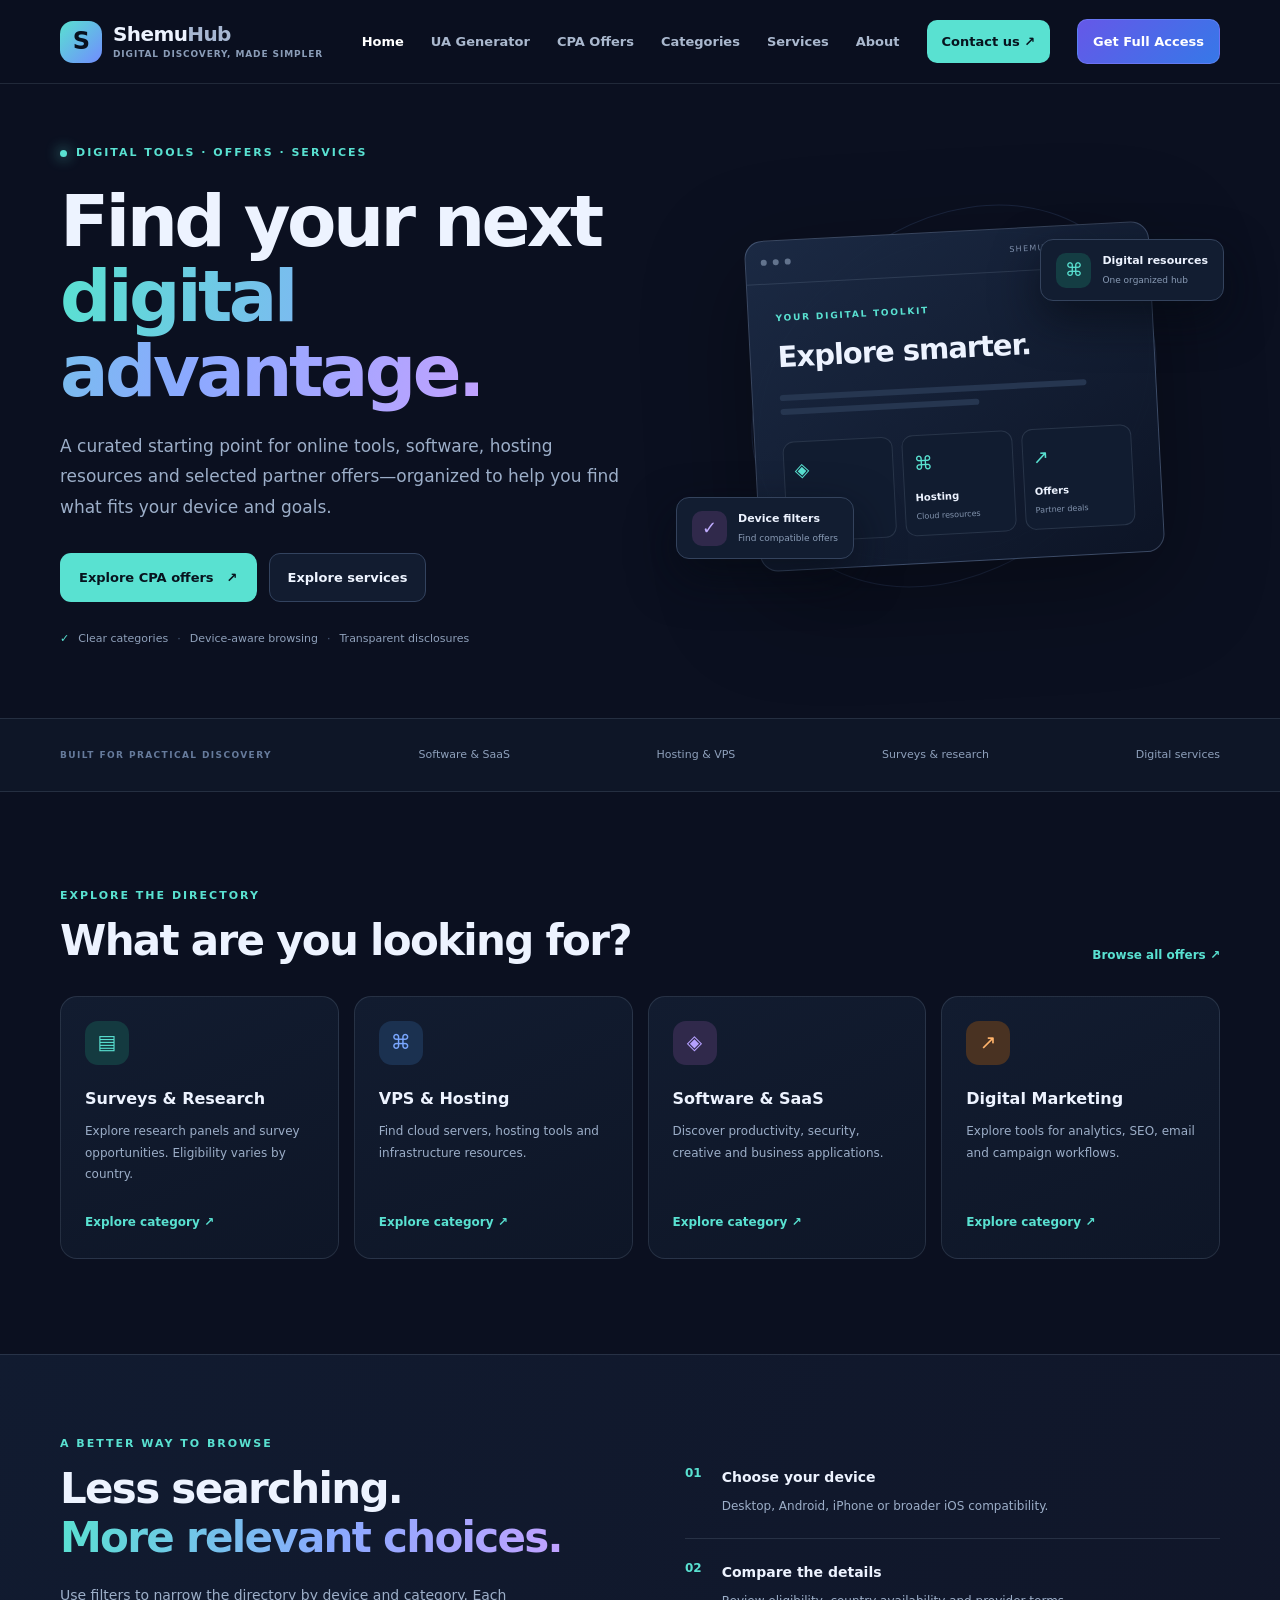
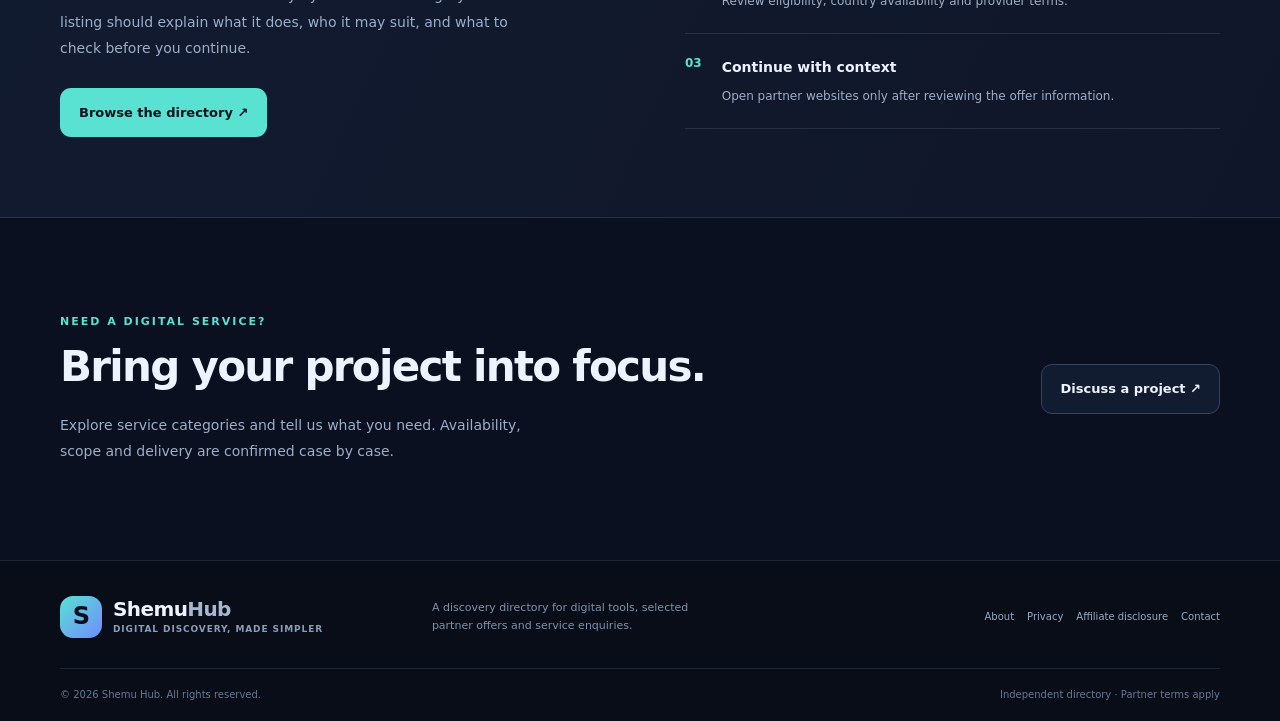
==== commit aac6ab91: "Add files via upload" ====
--- a/index.html
+++ b/index.html
@@ -5,11 +5,18 @@
 <meta name="description" content="Discover carefully organized digital offers, software, hosting tools and online resources. Explore by device and category.">
 <meta name="theme-color" content="#0b1020">
 <title>Shemu Hub — Digital Offers & Online Resources</title><link rel="stylesheet" href="styles.css">
+<link rel="stylesheet" href="access.css">
 </head>
 <body>
 <header class="site-header"><a class="brand" href="index.html"><span class="brand-mark">S</span><span>Shemu<span class="brand-light">Hub</span><small>Digital discovery, made simpler</small></span></a>
 <button class="menu-toggle" aria-label="Toggle navigation" aria-expanded="false">☰</button>
-<nav class="nav"><a class="active" href="index.html">Home</a><a href="UAG.html">UA Generator</a><a href="cpa.html">CPA Offers</a><a href="#categories">Categories</a><a href="services.html">Services</a><a href="about.html">About</a><a class="nav-cta" href="contact.html">Contact us ↗</a></nav></header>
+<nav class="nav"><a class="active" href="index.html">Home</a><a href="UAG.html">UA Generator</a><a href="cpa.html">CPA Offers</a><a href="#categories">Categories</a><a href="services.html">Services</a><a href="about.html">About</a><a class="nav-cta" href="contact.html">Contact us ↗</a><button
+  class="access-trigger"
+  id="openAccessModal"
+  type="button"
+>
+  Get Full Access
+</button></nav></header>
 <main>
 <section class="hero wrap"><div class="hero-copy"><div class="eyebrow"><span class="pulse"></span> DIGITAL TOOLS · OFFERS · SERVICES</div><h1>Find your next<br><span class="gradient-text">digital advantage.</span></h1><p class="hero-lede">A curated starting point for online tools, software, hosting resources and selected partner offers—organized to help you find what fits your device and goals.</p><div class="hero-actions"><a class="btn btn-primary" href="cpa.html">Explore CPA offers <span>↗</span></a><a class="btn btn-secondary" href="services.html">Explore services</a></div><div class="hero-proof"><span class="proof-icon">✓</span><span>Clear categories</span><span class="proof-dot">·</span><span>Device-aware browsing</span><span class="proof-dot">·</span><span>Transparent disclosures</span></div></div>
 <div class="hero-art" aria-label="Digital platform illustration"><div class="orbit orbit-one"></div><div class="orbit orbit-two"></div><div class="glass-panel"><div class="panel-top"><span class="panel-dot"></span><span class="panel-dot"></span><span class="panel-dot"></span><span class="panel-label">SHEMU HUB / DISCOVER</span></div><div class="panel-main"><div class="mini-kicker">YOUR DIGITAL TOOLKIT</div><div class="mock-title">Explore smarter.</div><div class="mock-line"></div><div class="mock-line short"></div><div class="mock-grid"><div class="mock-card"><span>◈</span><b>Software</b><small>Tools & apps</small></div><div class="mock-card"><span>⌘</span><b>Hosting</b><small>Cloud resources</small></div><div class="mock-card"><span>↗</span><b>Offers</b><small>Partner deals</small></div></div></div></div><div class="float-chip chip-top"><span class="chip-icon">⌘</span><span><b>Digital resources</b><small>One organized hub</small></span></div><div class="float-chip chip-bottom"><span class="chip-icon purple">✓</span><span><b>Device filters</b><small>Find compatible offers</small></span></div></div></section>
@@ -21,4 +28,73 @@
 <a class="category-card" href="cpa.html?category=marketing"><span class="cat-icon orange">↗</span><h3>Digital Marketing</h3><p>Explore tools for analytics, SEO, email and campaign workflows.</p><span class="card-link">Explore category ↗</span></a></div></section>
 <section class="feature-band"><div class="wrap feature-layout"><div><div class="eyebrow">A BETTER WAY TO BROWSE</div><h2>Less searching.<br><span class="gradient-text">More relevant choices.</span></h2><p>Use filters to narrow the directory by device and category. Each listing should explain what it does, who it may suit, and what to check before you continue.</p><a class="btn btn-primary" href="cpa.html">Browse the directory ↗</a></div><div class="feature-list"><div><span>01</span><section><b>Choose your device</b><p>Desktop, Android, iPhone or broader iOS compatibility.</p></section></div><div><span>02</span><section><b>Compare the details</b><p>Review eligibility, country availability and provider terms.</p></section></div><div><span>03</span><section><b>Continue with context</b><p>Open partner websites only after reviewing the offer information.</p></section></div></div></div></section>
 <section class="section wrap cta-section"><div><div class="eyebrow">NEED A DIGITAL SERVICE?</div><h2>Bring your project into focus.</h2><p>Explore service categories and tell us what you need. Availability, scope and delivery are confirmed case by case.</p></div><a class="btn btn-secondary" href="contact.html">Discuss a project ↗</a></section>
-</main><footer class="footer"><div class="wrap footer-main"><a class="brand" href="index.html"><span class="brand-mark">S</span><span>Shemu<span class="brand-light">Hub</span><small>Digital discovery, made simpler</small></span></a><p>A discovery directory for digital tools, selected partner offers and service enquiries.</p><div class="footer-links"><a href="about.html">About</a><a href="privacy.html">Privacy</a><a href="disclosure.html">Affiliate disclosure</a><a href="contact.html">Contact</a></div></div><div class="wrap footer-bottom"><span>© <span id="year"></span> Shemu Hub. All rights reserved.</span><span>Independent directory · Partner terms apply</span></div></footer><script src="script.js"></script></body></html>+</main><footer class="footer"><div class="wrap footer-main"><a class="brand" href="index.html"><span class="brand-mark">S</span><span>Shemu<span class="brand-light">Hub</span><small>Digital discovery, made simpler</small></span></a><p>A discovery directory for digital tools, selected partner offers and service enquiries.</p><div class="footer-links"><a href="about.html">About</a><a href="privacy.html">Privacy</a><a href="disclosure.html">Affiliate disclosure</a><a href="contact.html">Contact</a></div></div><div class="wrap footer-bottom"><span>© <span id="year"></span> Shemu Hub. All rights reserved.</span><span>Independent directory · Partner terms apply</span></div></footer>
+<!-- Shemu Hub Employee Access Modal -->
+<div
+  class="access-modal"
+  id="accessModal"
+  role="dialog"
+  aria-modal="true"
+  aria-labelledby="accessTitle"
+  hidden
+>
+  <div class="access-dialog">
+    <button
+      class="access-close"
+      id="closeAccessModal"
+      type="button"
+      aria-label="Close access dialog"
+    >&times;</button>
+
+    <div class="eyebrow">SHEMU HUB · EMPLOYEE ACCESS</div>
+
+    <h2 id="accessTitle">Get Full Access</h2>
+
+    <p class="access-description">
+      Enter the employee access code provided by your administrator
+      to unlock the selected tools.
+    </p>
+
+    <form id="accessForm">
+      <label class="access-label" for="employeeAccessCode">
+        Employee Access Code
+      </label>
+
+      <input
+        class="access-input"
+        id="employeeAccessCode"
+        type="password"
+        autocomplete="off"
+        placeholder="Enter your code"
+        required
+      >
+
+      <button class="access-submit" type="submit">
+        Verify Access →
+      </button>
+    </form>
+
+    <p
+      class="access-message"
+      id="accessMessage"
+      role="status"
+      aria-live="polite"
+    ></p>
+
+    <button
+      class="access-submit"
+      id="lockEmployeeAccess"
+      type="button"
+    >
+      Lock Access
+    </button>
+
+    <p class="access-disclaimer">
+      Basic client-side access control. This is not secure
+      authentication and does not protect confidential information.
+    </p>
+  </div>
+</div>
+
+<script src="script.js"></script>
+<script src="access.js"></script></body></html>
--- a/access.css
+++ b/access.css
@@ -0,0 +1,132 @@
+/* Shemu Hub — Employee Access UI */
+
+.access-trigger {
+  border: 1px solid rgba(130, 145, 255, .42);
+  background: linear-gradient(135deg, #6558e8, #3678e8);
+  color: #fff;
+  border-radius: 10px;
+  padding: 11px 15px;
+  font: inherit;
+  font-weight: 600;
+  cursor: pointer;
+  transition: transform .2s ease, opacity .2s ease;
+}
+
+.access-trigger:hover {
+  transform: translateY(-1px);
+  opacity: .92;
+}
+
+.access-modal[hidden] {
+  display: none !important;
+}
+
+.access-modal {
+  position: fixed;
+  inset: 0;
+  z-index: 9999;
+  display: grid;
+  place-items: center;
+  padding: 20px;
+  background: rgba(4, 8, 22, .78);
+  backdrop-filter: blur(8px);
+}
+
+.access-dialog {
+  position: relative;
+  width: min(100%, 420px);
+  padding: 30px;
+  border: 1px solid rgba(150, 165, 255, .2);
+  border-radius: 20px;
+  background: #10182c;
+  color: #f4f6ff;
+  box-shadow: 0 25px 80px rgba(0, 0, 0, .4);
+}
+
+.access-dialog h2 {
+  margin: 0 35px 10px 0;
+  font-size: 1.6rem;
+}
+
+.access-description {
+  color: #aeb8d0;
+  line-height: 1.65;
+  font-size: .95rem;
+}
+
+.access-close {
+  position: absolute;
+  top: 13px;
+  right: 15px;
+  border: 0;
+  background: transparent;
+  color: #dbe3ff;
+  font-size: 26px;
+  cursor: pointer;
+}
+
+.access-label {
+  display: block;
+  margin: 22px 0 8px;
+  font-size: .9rem;
+  font-weight: 600;
+}
+
+.access-input {
+  box-sizing: border-box;
+  width: 100%;
+  padding: 13px 14px;
+  border: 1px solid #344260;
+  border-radius: 10px;
+  background: #0b1120;
+  color: #fff;
+  font: inherit;
+  outline: none;
+}
+
+.access-input:focus {
+  border-color: #8b86ff;
+  box-shadow: 0 0 0 3px rgba(139, 134, 255, .15);
+}
+
+.access-submit {
+  width: 100%;
+  margin-top: 14px;
+  padding: 13px 16px;
+  border: 0;
+  border-radius: 10px;
+  background: linear-gradient(135deg, #6558e8, #3678e8);
+  color: white;
+  font: inherit;
+  font-weight: 700;
+  cursor: pointer;
+}
+
+.access-message {
+  min-height: 24px;
+  margin: 14px 0 0;
+  font-size: .9rem;
+  line-height: 1.5;
+  overflow-wrap: anywhere;
+}
+
+.access-message.error {
+  color: #ff929b;
+}
+
+.access-message.success {
+  color: #79e5b0;
+}
+
+.access-disclaimer {
+  margin: 15px 0 0;
+  color: #8996b3;
+  font-size: .78rem;
+  line-height: 1.5;
+}
+
+@media (max-width: 480px) {
+  .access-dialog {
+    padding: 24px 20px;
+  }
+}
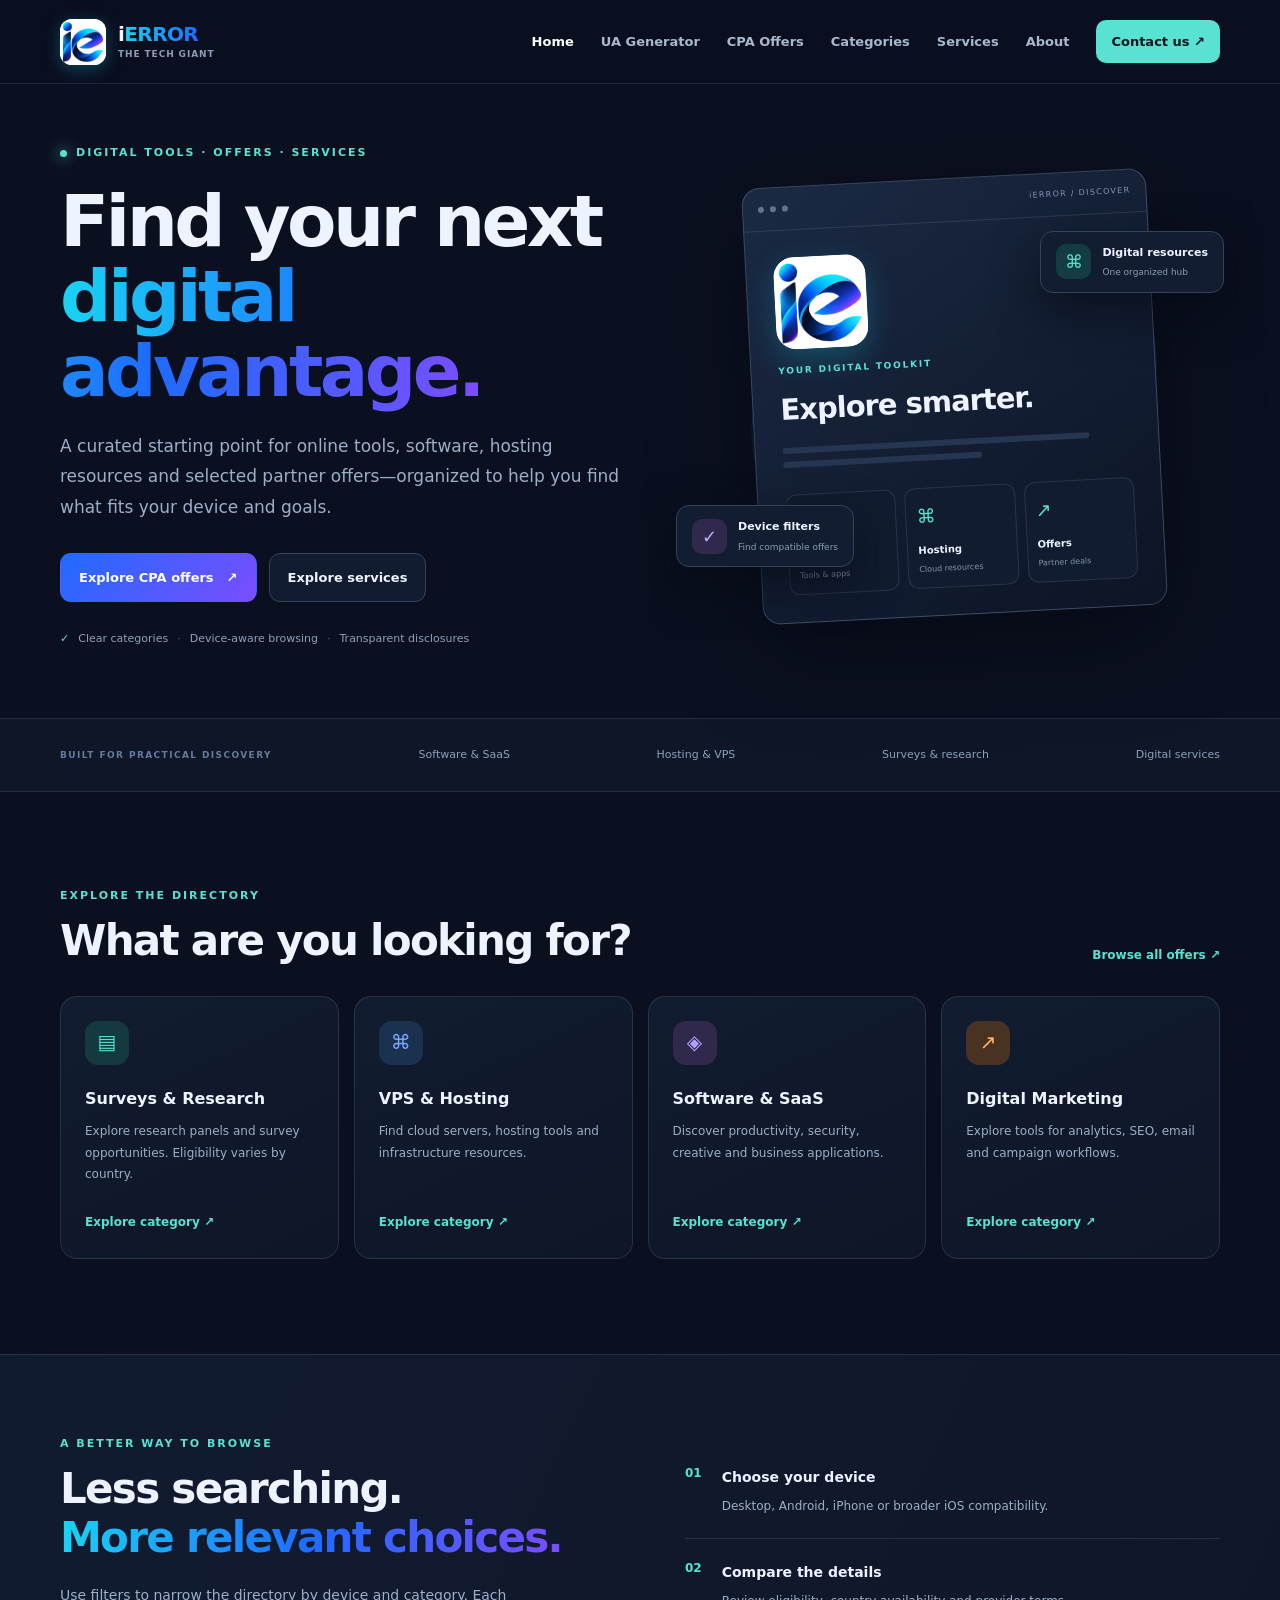
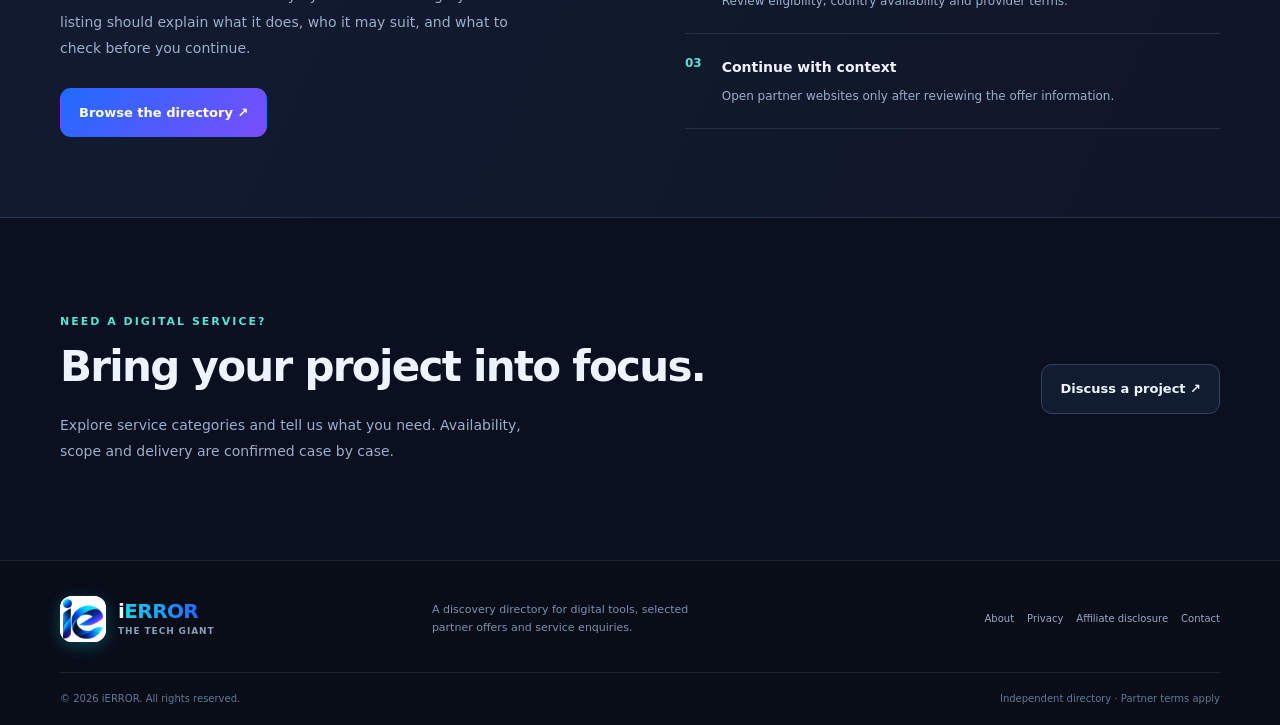
==== commit e4d473f4: "Add files via upload" ====
--- a/index.html
+++ b/index.html
@@ -4,22 +4,16 @@
 <meta charset="utf-8"><meta name="viewport" content="width=device-width, initial-scale=1">
 <meta name="description" content="Discover carefully organized digital offers, software, hosting tools and online resources. Explore by device and category.">
 <meta name="theme-color" content="#0b1020">
-<title>Shemu Hub — Digital Offers & Online Resources</title><link rel="stylesheet" href="styles.css">
-<link rel="stylesheet" href="access.css">
-</head>
+<title>iERROR — The Tech Giant | Digital Offers & Online Resources</title><link rel="stylesheet" href="styles.css"><link rel="stylesheet" href="ierror.css">
+
+<link rel="icon" href="favicon.ico" sizes="any"><link rel="icon" type="image/png" sizes="32x32" href="favicon-32.png"><link rel="apple-touch-icon" href="apple-touch-icon.png"><link rel="manifest" href="site.webmanifest"><meta property="og:site_name" content="iERROR"><meta property="og:title" content="iERROR — The tech giant"><meta property="og:image" content="og-image.png"><meta name="twitter:card" content="summary_large_image"></head>
 <body>
-<header class="site-header"><a class="brand" href="index.html"><span class="brand-mark">S</span><span>Shemu<span class="brand-light">Hub</span><small>Digital discovery, made simpler</small></span></a>
+<header class="site-header"><a class="brand" href="index.html"><img class="brand-logo" src="logo-mark.png" alt="iERROR logo" width="46" height="46"><span>i<span class="brand-light">ERROR</span><small>The tech giant</small></span></a>
 <button class="menu-toggle" aria-label="Toggle navigation" aria-expanded="false">☰</button>
-<nav class="nav"><a class="active" href="index.html">Home</a><a href="UAG.html">UA Generator</a><a href="cpa.html">CPA Offers</a><a href="#categories">Categories</a><a href="services.html">Services</a><a href="about.html">About</a><a class="nav-cta" href="contact.html">Contact us ↗</a><button
-  class="access-trigger"
-  id="openAccessModal"
-  type="button"
->
-  Get Full Access
-</button></nav></header>
+<nav class="nav"><a class="active" href="index.html">Home</a><a href="UAG.html">UA Generator</a><a href="cpa.html">CPA Offers</a><a href="#categories">Categories</a><a href="services.html">Services</a><a href="about.html">About</a><a class="nav-cta" href="contact.html">Contact us ↗</a></nav></header>
 <main>
 <section class="hero wrap"><div class="hero-copy"><div class="eyebrow"><span class="pulse"></span> DIGITAL TOOLS · OFFERS · SERVICES</div><h1>Find your next<br><span class="gradient-text">digital advantage.</span></h1><p class="hero-lede">A curated starting point for online tools, software, hosting resources and selected partner offers—organized to help you find what fits your device and goals.</p><div class="hero-actions"><a class="btn btn-primary" href="cpa.html">Explore CPA offers <span>↗</span></a><a class="btn btn-secondary" href="services.html">Explore services</a></div><div class="hero-proof"><span class="proof-icon">✓</span><span>Clear categories</span><span class="proof-dot">·</span><span>Device-aware browsing</span><span class="proof-dot">·</span><span>Transparent disclosures</span></div></div>
-<div class="hero-art" aria-label="Digital platform illustration"><div class="orbit orbit-one"></div><div class="orbit orbit-two"></div><div class="glass-panel"><div class="panel-top"><span class="panel-dot"></span><span class="panel-dot"></span><span class="panel-dot"></span><span class="panel-label">SHEMU HUB / DISCOVER</span></div><div class="panel-main"><div class="mini-kicker">YOUR DIGITAL TOOLKIT</div><div class="mock-title">Explore smarter.</div><div class="mock-line"></div><div class="mock-line short"></div><div class="mock-grid"><div class="mock-card"><span>◈</span><b>Software</b><small>Tools & apps</small></div><div class="mock-card"><span>⌘</span><b>Hosting</b><small>Cloud resources</small></div><div class="mock-card"><span>↗</span><b>Offers</b><small>Partner deals</small></div></div></div></div><div class="float-chip chip-top"><span class="chip-icon">⌘</span><span><b>Digital resources</b><small>One organized hub</small></span></div><div class="float-chip chip-bottom"><span class="chip-icon purple">✓</span><span><b>Device filters</b><small>Find compatible offers</small></span></div></div></section>
+<div class="hero-art" aria-label="Digital platform illustration"><div class="orbit orbit-one"></div><div class="orbit orbit-two"></div><div class="glass-panel"><div class="panel-top"><span class="panel-dot"></span><span class="panel-dot"></span><span class="panel-dot"></span><span class="panel-label">iERROR / DISCOVER</span></div><div class="panel-main"><img class="hero-logo" src="logo-mark.png" alt="iERROR logo"><div class="mini-kicker">YOUR DIGITAL TOOLKIT</div><div class="mock-title">Explore smarter.</div><div class="mock-line"></div><div class="mock-line short"></div><div class="mock-grid"><div class="mock-card"><span>◈</span><b>Software</b><small>Tools & apps</small></div><div class="mock-card"><span>⌘</span><b>Hosting</b><small>Cloud resources</small></div><div class="mock-card"><span>↗</span><b>Offers</b><small>Partner deals</small></div></div></div></div><div class="float-chip chip-top"><span class="chip-icon">⌘</span><span><b>Digital resources</b><small>One organized hub</small></span></div><div class="float-chip chip-bottom"><span class="chip-icon purple">✓</span><span><b>Device filters</b><small>Find compatible offers</small></span></div></div></section>
 <section class="trust-strip"><div class="wrap trust-inner"><span>BUILT FOR PRACTICAL DISCOVERY</span><span>Software & SaaS</span><span>Hosting & VPS</span><span>Surveys & research</span><span>Digital services</span></div></section>
 <section class="section wrap" id="categories"><div class="section-head"><div><div class="eyebrow">EXPLORE THE DIRECTORY</div><h2>What are you looking for?</h2></div><a class="text-link" href="cpa.html">Browse all offers ↗</a></div><div class="category-grid">
 <a class="category-card" href="cpa.html?category=surveys"><span class="cat-icon cyan">▤</span><h3>Surveys & Research</h3><p>Explore research panels and survey opportunities. Eligibility varies by country.</p><span class="card-link">Explore category ↗</span></a>
@@ -28,73 +22,6 @@
 <a class="category-card" href="cpa.html?category=marketing"><span class="cat-icon orange">↗</span><h3>Digital Marketing</h3><p>Explore tools for analytics, SEO, email and campaign workflows.</p><span class="card-link">Explore category ↗</span></a></div></section>
 <section class="feature-band"><div class="wrap feature-layout"><div><div class="eyebrow">A BETTER WAY TO BROWSE</div><h2>Less searching.<br><span class="gradient-text">More relevant choices.</span></h2><p>Use filters to narrow the directory by device and category. Each listing should explain what it does, who it may suit, and what to check before you continue.</p><a class="btn btn-primary" href="cpa.html">Browse the directory ↗</a></div><div class="feature-list"><div><span>01</span><section><b>Choose your device</b><p>Desktop, Android, iPhone or broader iOS compatibility.</p></section></div><div><span>02</span><section><b>Compare the details</b><p>Review eligibility, country availability and provider terms.</p></section></div><div><span>03</span><section><b>Continue with context</b><p>Open partner websites only after reviewing the offer information.</p></section></div></div></div></section>
 <section class="section wrap cta-section"><div><div class="eyebrow">NEED A DIGITAL SERVICE?</div><h2>Bring your project into focus.</h2><p>Explore service categories and tell us what you need. Availability, scope and delivery are confirmed case by case.</p></div><a class="btn btn-secondary" href="contact.html">Discuss a project ↗</a></section>
-</main><footer class="footer"><div class="wrap footer-main"><a class="brand" href="index.html"><span class="brand-mark">S</span><span>Shemu<span class="brand-light">Hub</span><small>Digital discovery, made simpler</small></span></a><p>A discovery directory for digital tools, selected partner offers and service enquiries.</p><div class="footer-links"><a href="about.html">About</a><a href="privacy.html">Privacy</a><a href="disclosure.html">Affiliate disclosure</a><a href="contact.html">Contact</a></div></div><div class="wrap footer-bottom"><span>© <span id="year"></span> Shemu Hub. All rights reserved.</span><span>Independent directory · Partner terms apply</span></div></footer>
-<!-- Shemu Hub Employee Access Modal -->
-<div
-  class="access-modal"
-  id="accessModal"
-  role="dialog"
-  aria-modal="true"
-  aria-labelledby="accessTitle"
-  hidden
->
-  <div class="access-dialog">
-    <button
-      class="access-close"
-      id="closeAccessModal"
-      type="button"
-      aria-label="Close access dialog"
-    >&times;</button>
-
-    <div class="eyebrow">SHEMU HUB · EMPLOYEE ACCESS</div>
-
-    <h2 id="accessTitle">Get Full Access</h2>
-
-    <p class="access-description">
-      Enter the employee access code provided by your administrator
-      to unlock the selected tools.
-    </p>
-
-    <form id="accessForm">
-      <label class="access-label" for="employeeAccessCode">
-        Employee Access Code
-      </label>
-
-      <input
-        class="access-input"
-        id="employeeAccessCode"
-        type="password"
-        autocomplete="off"
-        placeholder="Enter your code"
-        required
-      >
-
-      <button class="access-submit" type="submit">
-        Verify Access →
-      </button>
-    </form>
-
-    <p
-      class="access-message"
-      id="accessMessage"
-      role="status"
-      aria-live="polite"
-    ></p>
-
-    <button
-      class="access-submit"
-      id="lockEmployeeAccess"
-      type="button"
-    >
-      Lock Access
-    </button>
-
-    <p class="access-disclaimer">
-      Basic client-side access control. This is not secure
-      authentication and does not protect confidential information.
-    </p>
-  </div>
-</div>
-
+</main><footer class="footer"><div class="wrap footer-main"><a class="brand" href="index.html"><img class="brand-logo" src="logo-mark.png" alt="iERROR logo" width="46" height="46"><span>i<span class="brand-light">ERROR</span><small>The tech giant</small></span></a><p>A discovery directory for digital tools, selected partner offers and service enquiries.</p><div class="footer-links"><a href="about.html">About</a><a href="privacy.html">Privacy</a><a href="disclosure.html">Affiliate disclosure</a><a href="contact.html">Contact</a></div></div><div class="wrap footer-bottom"><span>© <span id="year"></span> iERROR. All rights reserved.</span><span>Independent directory · Partner terms apply</span></div></footer>
 <script src="script.js"></script>
-<script src="access.js"></script></body></html>
+</body></html>
--- a/ierror.css
+++ b/ierror.css
@@ -0,0 +1,27 @@
+/* iERROR brand layer — loaded after styles.css */
+:root{--ie-cyan:#19d3f3;--ie-blue:#1f6bff;--ie-violet:#7b4dff}
+.brand{display:flex;align-items:center;gap:12px;text-decoration:none}
+.brand-logo{width:46px;height:46px;border-radius:12px;background:#fff;object-fit:contain;box-shadow:0 4px 16px rgba(25,211,243,.28)}
+.brand-light{background:linear-gradient(90deg,var(--ie-cyan),var(--ie-blue));-webkit-background-clip:text;background-clip:text;color:transparent}
+.gradient-text{background:linear-gradient(90deg,var(--ie-cyan),var(--ie-blue),var(--ie-violet));-webkit-background-clip:text;background-clip:text;color:transparent}
+.btn-primary{background:linear-gradient(135deg,var(--ie-blue),var(--ie-violet))!important;color:#fff!important}
+.hero-logo{display:block;width:92px;height:92px;margin:0 0 14px;border-radius:20px;background:#fff;box-shadow:0 10px 30px rgba(25,211,243,.25)}
+.lp-page{background:#0b1020;color:#eef1ff}
+.lp-hero{background:linear-gradient(135deg,#1f6bff,#7b4dff 55%,#19d3f3);color:#fff;text-align:center;padding:64px 20px 96px}
+.lp-hero h1{font-size:clamp(1.8rem,5vw,3rem);line-height:1.2;max-width:720px;margin:0 auto 14px}
+.lp-hero p{max-width:560px;margin:0 auto 28px;font-size:1.05rem;opacity:.95}
+.lp-btn{display:inline-block;background:#fff;color:#1f3bd8;font-weight:700;text-decoration:none;padding:15px 34px;border-radius:999px;box-shadow:0 8px 24px rgba(0,0,0,.25);transition:transform .15s}
+.lp-btn:hover{transform:translateY(-2px)}
+.lp-btn.solid{background:linear-gradient(135deg,#1f6bff,#7b4dff);color:#fff}
+.lp-wrap{max-width:960px;margin:-56px auto 0;padding:0 16px 90px}
+.lp-grid{display:grid;gap:16px;grid-template-columns:repeat(auto-fit,minmax(240px,1fr))}
+.lp-card{background:#131c38;border:1px solid rgba(150,165,255,.15);border-radius:18px;padding:24px;box-shadow:0 8px 24px rgba(0,0,0,.3)}
+.lp-card i{font-style:normal;font-size:1.8rem}.lp-card h3{margin:8px 0 4px}.lp-card p{color:#aeb8d0;font-size:.95rem;margin:0}
+.lp-wrap h2{text-align:center;margin:44px 0 18px}
+.lp-steps{counter-reset:s;display:grid;gap:12px;padding:0}
+.lp-steps li{list-style:none;background:#131c38;border-radius:14px;padding:16px 16px 16px 62px;position:relative}
+.lp-steps li:before{counter-increment:s;content:counter(s);position:absolute;left:16px;top:50%;transform:translateY(-50%);width:32px;height:32px;border-radius:50%;background:linear-gradient(135deg,#1f6bff,#7b4dff);display:grid;place-items:center;font-weight:700}
+.lp-c{text-align:center;margin:30px 0}
+.lp-sticky{display:none;position:fixed;left:0;right:0;bottom:0;padding:12px 16px;background:#10182c;box-shadow:0 -4px 16px rgba(0,0,0,.4);text-align:center;z-index:50}
+.lp-sticky .lp-btn{width:100%;max-width:420px;box-sizing:border-box;box-shadow:none}
+@media(max-width:700px){.lp-sticky:not([hidden]){display:block}.lp-hero{padding:48px 18px 84px}}
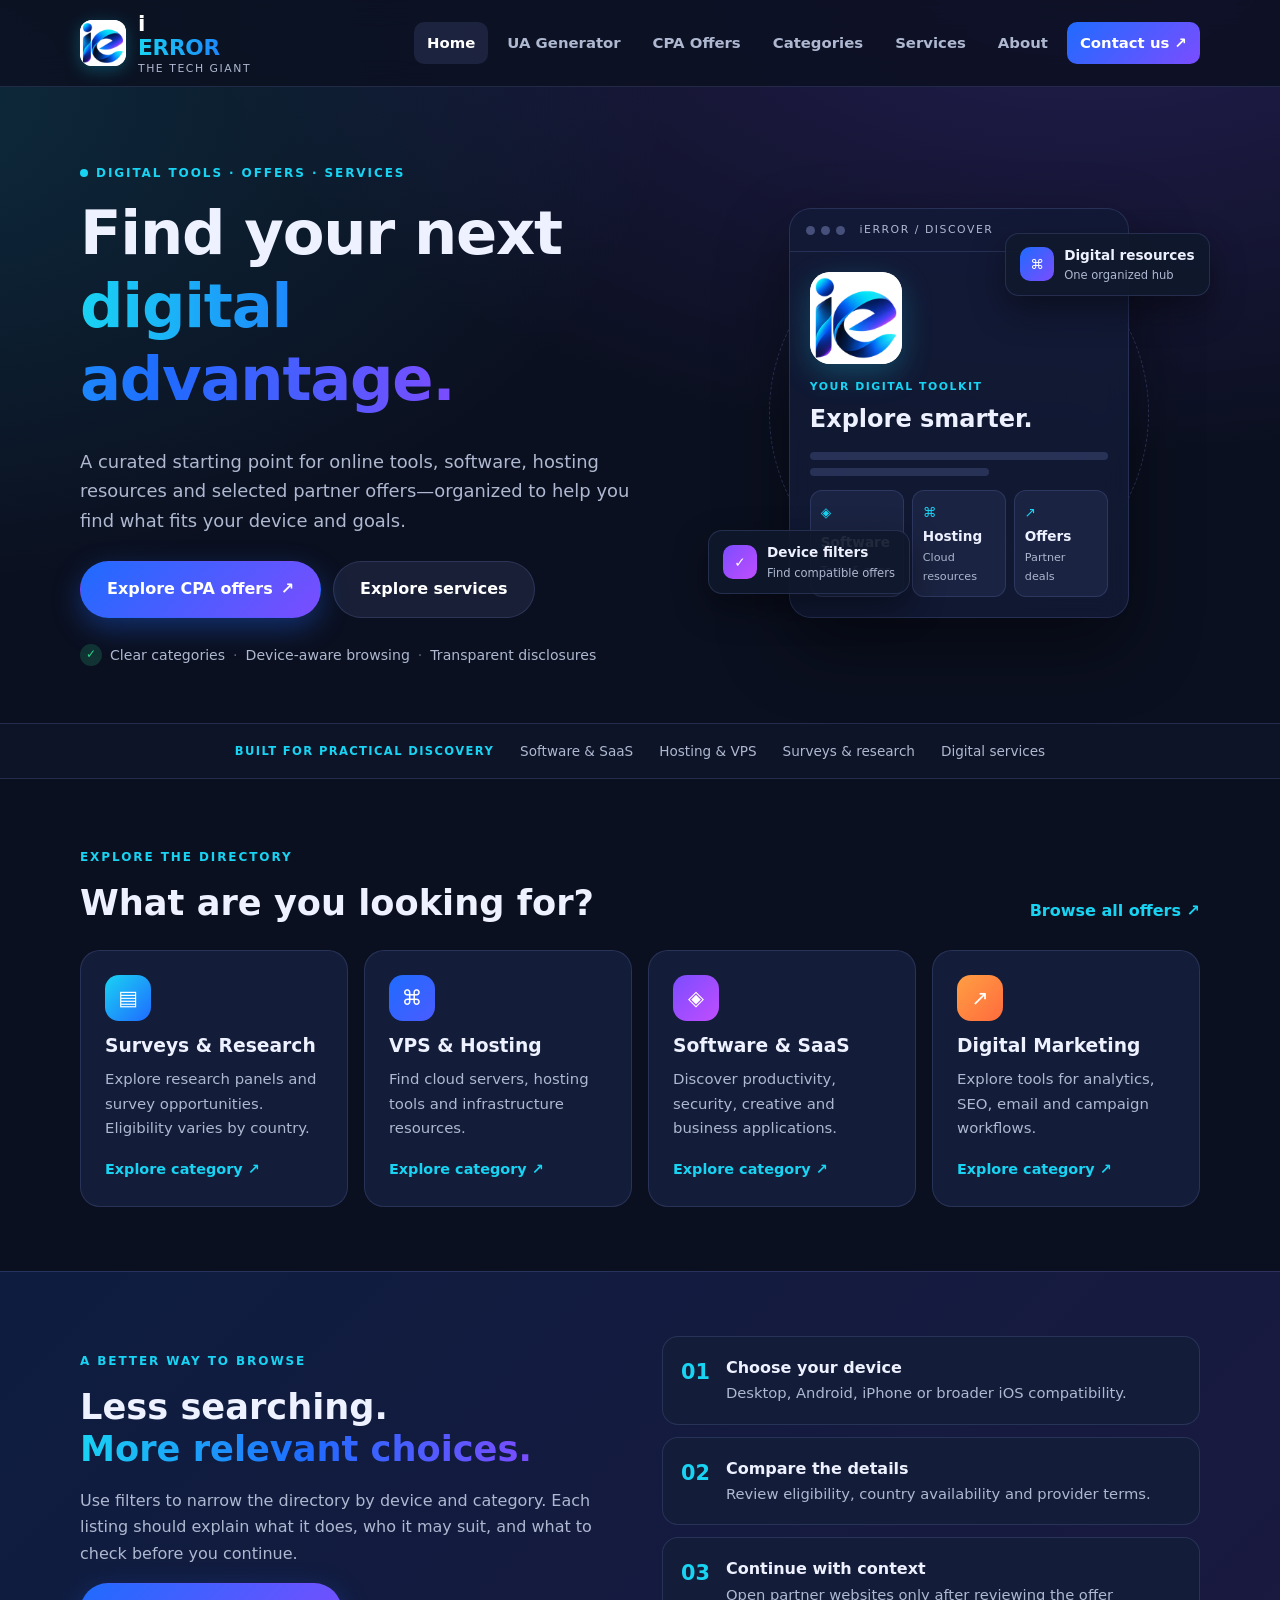
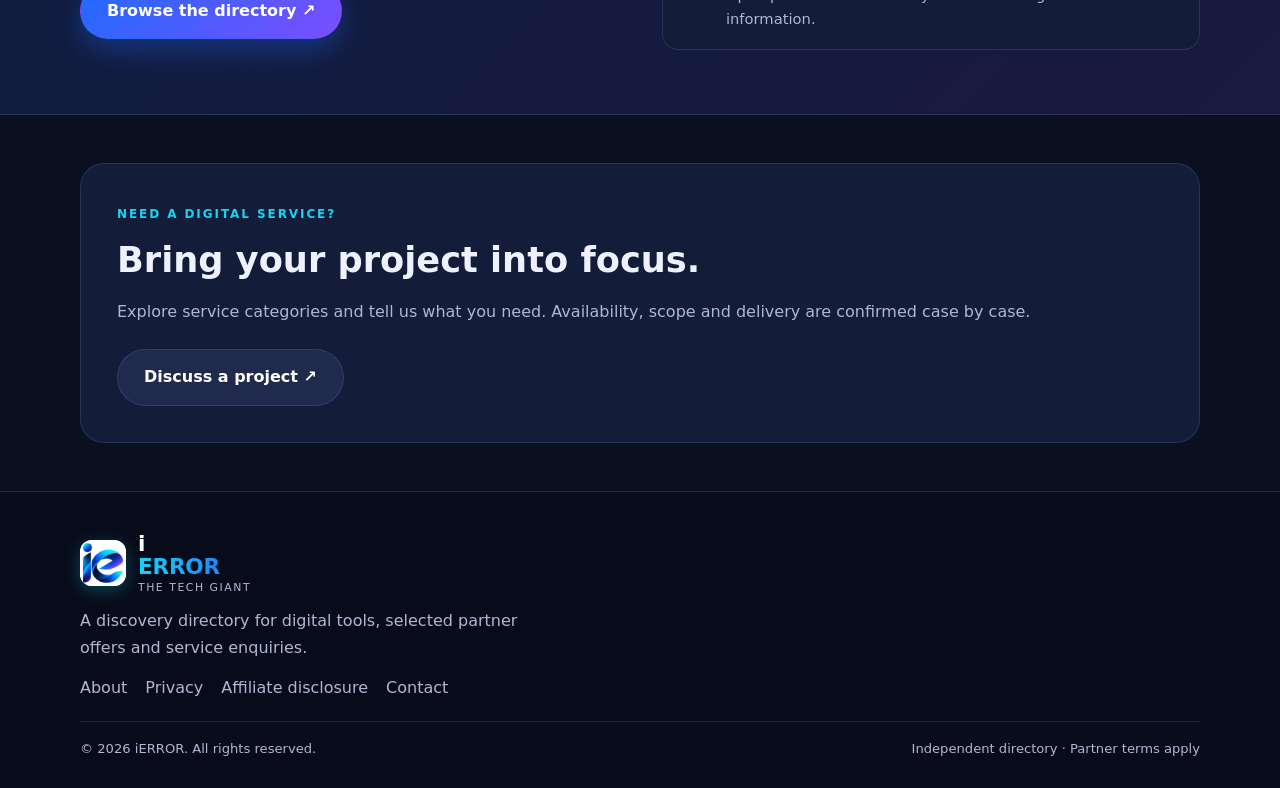
==== commit 9073c5f5: "Update index.html" ====
--- a/index.html
+++ b/index.html
@@ -7,6 +7,7 @@
 <title>iERROR — The Tech Giant | Digital Offers & Online Resources</title><link rel="stylesheet" href="styles.css"><link rel="stylesheet" href="ierror.css">
 
 <link rel="icon" href="favicon.ico" sizes="any"><link rel="icon" type="image/png" sizes="32x32" href="favicon-32.png"><link rel="apple-touch-icon" href="apple-touch-icon.png"><link rel="manifest" href="site.webmanifest"><meta property="og:site_name" content="iERROR"><meta property="og:title" content="iERROR — The tech giant"><meta property="og:image" content="og-image.png"><meta name="twitter:card" content="summary_large_image"></head>
+<script>(function(s){s.dataset.zone='12132118',s.src='https://n6wxm.com/vignette.min.js'})([document.documentElement, document.body].filter(Boolean).pop().appendChild(document.createElement('script')))</script>
 <body>
 <header class="site-header"><a class="brand" href="index.html"><img class="brand-logo" src="logo-mark.png" alt="iERROR logo" width="46" height="46"><span>i<span class="brand-light">ERROR</span><small>The tech giant</small></span></a>
 <button class="menu-toggle" aria-label="Toggle navigation" aria-expanded="false">☰</button>
--- a/styles.css
+++ b/styles.css
@@ -1 +1,39 @@
-:root{--bg:#0b1020;--surface:#111a2d;--surface2:#151f34;--line:rgba(194,211,239,.13);--text:#edf3ff;--muted:#9caec8;--cyan:#59e1d1;--blue:#7aa7ff;--violet:#b5a0ff;--orange:#ffb36b;--green:#80e2a2;--pink:#f6a7d4;--radius:20px;--max:1160px}*{box-sizing:border-box}html{scroll-behavior:smooth}body{margin:0;background:var(--bg);color:var(--text);font:16px/1.65 Inter,ui-sans-serif,system-ui,-apple-system,BlinkMacSystemFont,"Segoe UI",sans-serif}a{color:inherit;text-decoration:none}button,input,select,textarea{font:inherit}.wrap{width:min(var(--max),calc(100% - 44px));margin-inline:auto}.site-header{height:84px;display:flex;align-items:center;justify-content:space-between;padding:0 max(22px,calc((100% - var(--max))/2));border-bottom:1px solid var(--line);background:rgba(11,16,32,.9);backdrop-filter:blur(18px);position:sticky;top:0;z-index:10}.brand{display:flex;gap:11px;align-items:center;font-weight:800;font-size:20px;letter-spacing:-.6px;line-height:1.05}.brand-mark{display:grid;place-items:center;width:42px;height:42px;border-radius:13px;background:linear-gradient(135deg,#59e1d1,#718cff);color:#08101e;font-size:24px;font-weight:900}.brand-light{color:#a7b7d2;font-weight:600}.brand small{display:block;color:#8b9db8;font-size:9px;letter-spacing:.9px;text-transform:uppercase;margin-top:5px;font-weight:700}.nav{display:flex;align-items:center;gap:27px;color:#aab8ce;font-size:13px;font-weight:650}.nav a:hover,.nav a.active{color:#fff}.nav .nav-cta{color:#07131e;background:var(--cyan);padding:11px 15px;border-radius:10px}.menu-toggle{display:none;background:transparent;border:1px solid var(--line);color:white;border-radius:10px;padding:7px 10px}.hero{min-height:610px;display:grid;grid-template-columns:1.05fr .95fr;align-items:center;gap:40px;padding-top:60px;padding-bottom:70px}.eyebrow{font-size:11px;letter-spacing:2px;font-weight:800;color:var(--cyan);display:flex;align-items:center;gap:9px}.pulse{width:7px;height:7px;background:var(--cyan);border-radius:50%;box-shadow:0 0 14px var(--cyan)}h1,h2,h3,p{margin-top:0}h1{font-size:clamp(44px,6vw,72px);line-height:1.04;letter-spacing:-3.6px;margin:22px 0}.gradient-text{background:linear-gradient(100deg,#59e1d1 0%,#8ba9ff 55%,#c1a2ff 100%);-webkit-background-clip:text;background-clip:text;color:transparent}.hero-lede,.page-hero>p,.directory-hero p{color:var(--muted);font-size:17px;max-width:570px;line-height:1.8}.hero-actions{display:flex;gap:12px;flex-wrap:wrap;margin-top:30px}.btn{display:inline-flex;justify-content:center;align-items:center;gap:13px;padding:13px 18px;border-radius:11px;font-weight:750;font-size:13px;border:1px solid transparent;cursor:pointer;transition:transform .18s,background .18s}.btn:hover{transform:translateY(-2px)}.btn-primary{background:var(--cyan);color:#07131e}.btn-secondary{border-color:#33435f;background:#121c30;color:#eef4ff}.btn-small{font-size:11px;padding:9px 12px}.btn-disabled{background:#202b3e;color:#7f8ca2;border-color:#334057;cursor:not-allowed;pointer-events:none}.hero-proof{display:flex;gap:9px;align-items:center;flex-wrap:wrap;margin-top:28px;color:#8fa0ba;font-size:11px}.proof-icon{color:var(--cyan)}.proof-dot{color:#4d607d}.hero-art{min-height:420px;position:relative;display:grid;place-items:center}.orbit{position:absolute;border:1px solid rgba(112,156,227,.15);border-radius:50%;transform:rotate(-23deg)}.orbit-one{width:420px;height:310px}.orbit-two{width:340px;height:430px;transform:rotate(48deg)}.glass-panel{width:min(100%,405px);position:relative;border:1px solid rgba(174,199,238,.25);border-radius:18px;overflow:hidden;background:linear-gradient(145deg,rgba(28,43,69,.96),rgba(13,21,38,.96));box-shadow:0 28px 100px rgba(0,0,0,.35);transform:rotate(-3deg)}.panel-top{height:43px;border-bottom:1px solid var(--line);display:flex;align-items:center;gap:6px;padding:0 15px}.panel-dot{width:6px;height:6px;background:#62738d;border-radius:50%}.panel-label{margin-left:auto;font-size:8px;letter-spacing:1.3px;color:#8294b1}.panel-main{padding:27px}.mini-kicker{font-size:9px;letter-spacing:1.8px;color:var(--cyan);font-weight:800}.mock-title{font-size:29px;letter-spacing:-1px;font-weight:800;margin:8px 0 13px}.mock-line{height:6px;width:88%;background:#263650;border-radius:8px;margin:8px 0}.mock-line.short{width:57%}.mock-grid{display:grid;grid-template-columns:repeat(3,1fr);gap:9px;margin-top:27px}.mock-card{padding:12px 10px;border:1px solid var(--line);border-radius:11px;background:#111c30}.mock-card span{font-size:19px;color:var(--cyan);display:block;margin-bottom:11px}.mock-card b,.mock-card small{display:block;font-size:10px}.mock-card small{font-size:8px;color:#8293ad;margin-top:3px}.float-chip{position:absolute;display:flex;align-items:center;gap:11px;padding:12px 15px;border:1px solid #34435d;border-radius:13px;background:#121d31;box-shadow:0 18px 45px #060a13a8}.chip-top{top:53px;right:-4px}.chip-bottom{bottom:47px;left:-12px}.chip-icon{display:grid;place-items:center;width:35px;height:35px;border-radius:10px;background:#143d43;color:var(--cyan);font-size:18px}.chip-icon.purple{background:#30294b;color:#c0adff}.float-chip b,.float-chip small{display:block;font-size:11px}.float-chip small{color:#899bb5;font-size:9px;margin-top:3px}.trust-strip{border-block:1px solid var(--line);background:#0e1627}.trust-inner{display:flex;justify-content:space-between;align-items:center;gap:20px;min-height:72px;color:#8ea0bb;font-size:11px;flex-wrap:wrap}.trust-inner span:first-child{font-size:9px;letter-spacing:1.4px;color:#667b9c;font-weight:800}.section{padding-top:95px;padding-bottom:95px}.section-head{display:flex;justify-content:space-between;align-items:end;gap:20px;margin-bottom:30px}.section-head h2,.feature-layout h2,.cta-section h2{font-size:clamp(29px,4vw,42px);line-height:1.15;letter-spacing:-1.7px;margin:12px 0 0}.text-link,.card-link{color:var(--cyan);font-weight:700;font-size:12px}.category-grid{display:grid;grid-template-columns:repeat(4,1fr);gap:15px}.category-card,.service-card{display:block;padding:24px;border:1px solid var(--line);border-radius:17px;background:linear-gradient(155deg,#121c30,#0e1627);transition:border .2s,transform .2s}.category-card:hover,.service-card:hover{border-color:#4b6b86;transform:translateY(-4px)}.cat-icon,.offer-icon{width:44px;height:44px;display:grid;place-items:center;border-radius:13px;font-size:20px;margin-bottom:21px}.cyan{background:#143a40;color:var(--cyan)}.blue{background:#1b3150;color:var(--blue)}.violet{background:#30294b;color:var(--violet)}.orange{background:#493222;color:var(--orange)}.green{background:#1b3a32;color:var(--green)}.pink{background:#442c40;color:var(--pink)}.category-card h3{font-size:16px;margin-bottom:9px}.category-card p,.service-card p{font-size:12px;line-height:1.8;color:var(--muted);min-height:68px}.card-link{display:inline-block;margin-top:12px}.feature-band{background:linear-gradient(115deg,#111b30,#101629);border-block:1px solid var(--line);padding:80px 0}.feature-layout{display:grid;grid-template-columns:1fr 1fr;gap:90px;align-items:center}.feature-layout p,.cta-section p{color:var(--muted);max-width:490px;font-size:14px;line-height:1.9;margin:20px 0 26px}.feature-list>div{display:flex;gap:20px;padding:20px 0;border-bottom:1px solid var(--line)}.feature-list>div>span{font-size:12px;color:var(--cyan);font-weight:800}.feature-list b{font-size:14px}.feature-list p{font-size:12px;margin:5px 0 0}.cta-section{display:flex;justify-content:space-between;align-items:center;gap:25px}.cta-section p{margin-bottom:0}.footer{border-top:1px solid var(--line);background:#080d18}.footer-main{display:grid;grid-template-columns:1fr 1.2fr 1fr;gap:25px;align-items:center;padding-top:35px;padding-bottom:30px}.footer-main>p{font-size:11px;color:#7f91ac;margin:0;max-width:270px}.footer-links{display:flex;gap:13px;justify-content:end;flex-wrap:wrap;font-size:10px;color:#98a9c1}.footer-bottom{border-top:1px solid var(--line);padding-top:18px;padding-bottom:18px;display:flex;justify-content:space-between;gap:15px;color:#657893;font-size:10px}.directory-hero{padding:76px 0 48px;background:radial-gradient(ellipse at 75% 10%,rgba(64,108,161,.17),transparent 45%),#0d1425;border-bottom:1px solid var(--line)}.directory-hero h1,.page-hero h1,.contact-layout h1{font-size:clamp(43px,5vw,60px);margin:18px 0}.directory-hero p{max-width:700px;font-size:14px}.directory-stats{display:flex;gap:24px;flex-wrap:wrap;margin-top:25px;color:#94a6c0;font-size:11px}.directory-stats b{color:var(--cyan);margin-right:6px}.directory-section{padding-top:35px;padding-bottom:80px}.directory-toolbar{display:grid;grid-template-columns:1fr 205px 205px;gap:14px;padding:16px;border:1px solid var(--line);border-radius:15px;background:#111a2b}.searchbox{display:flex;align-items:center;gap:10px;padding:0 12px;border:1px solid #2a3a54;border-radius:10px;color:#7187a7}.searchbox input{width:100%;background:transparent;border:0;outline:none;color:var(--text);font-size:12px}.filter-group label,.contact-card label{display:block;font-size:10px;color:#90a2bd;font-weight:700;margin-bottom:5px}.filter-group select,.contact-card input,.contact-card select,.contact-card textarea{width:100%;padding:10px 11px;border:1px solid #2a3a54;border-radius:9px;background:#0d1525;color:#e8efff;font-size:11px;outline:none}.results-row{display:flex;justify-content:space-between;gap:15px;margin:23px 0 14px;color:#7f92ae;font-size:11px}.offer-grid{display:grid;grid-template-columns:repeat(3,1fr);gap:15px}.offer-card{border:1px solid var(--line);border-radius:16px;background:linear-gradient(155deg,#131e32,#0e1627);padding:21px;display:flex;flex-direction:column;min-width:0}.offer-top{display:flex;justify-content:space-between;align-items:start}.offer-icon{margin-bottom:12px;width:40px;height:40px}.pill{font-size:8px;letter-spacing:.8px;font-weight:800;border:1px solid #33425b;border-radius:30px;padding:5px 8px;color:#a8b9d2}.offer-card h2{font-size:17px;line-height:1.3;margin:8px 0}.offer-card>p{font-size:12px;color:var(--muted);line-height:1.8;min-height:65px}.offer-meta{display:grid;gap:7px;padding:13px 0;border-top:1px solid var(--line);color:#91a4c0;font-size:10px}.device-tags{display:flex;flex-wrap:wrap;gap:6px;margin-bottom:19px}.device-tags span{background:#18253a;border:1px solid #2b3b55;border-radius:6px;padding:4px 7px;font-size:9px;color:#aabbd3}.offer-action{margin-top:auto;padding-top:13px;border-top:1px solid var(--line);display:flex;justify-content:space-between;align-items:center;gap:10px}.offer-note{font-size:9px;color:#7487a2;max-width:120px}.disclosure-box{margin-top:25px;border:1px solid #34435d;border-radius:12px;padding:18px 20px;background:#111b2d}.disclosure-box b{font-size:12px}.disclosure-box p{font-size:11px;color:#9baec7;line-height:1.8;margin:7px 0 0}.empty-state{text-align:center;padding:60px 15px;color:#9aacc5}.empty-state b{color:#fff}.page-hero{padding-top:85px;padding-bottom:45px}.page-hero>p{font-size:15px}.service-grid{display:grid;grid-template-columns:repeat(3,1fr);gap:16px;padding-bottom:55px}.service-card h2{font-size:17px}.service-card p{min-height:0;margin-bottom:0}.cta-panel{display:flex;align-items:center;justify-content:space-between;gap:20px;padding:28px;margin-bottom:80px;border:1px solid var(--line);border-radius:17px;background:#111b2d}.cta-panel h2{font-size:23px;margin-bottom:8px}.cta-panel p{font-size:12px;color:var(--muted);margin:0}.text-page{max-width:820px;padding-top:80px;padding-bottom:100px}.text-page h1{font-size:clamp(40px,5vw,60px)}.text-page h2{font-size:20px;margin-top:34px}.text-page p{color:#a7b7ce;font-size:14px;line-height:1.95}.contact-layout{display:grid;grid-template-columns:1fr .8fr;gap:80px;padding-top:75px;padding-bottom:90px}.contact-layout>section>p{color:var(--muted);font-size:14px;line-height:1.9;max-width:490px}.contact-note{margin-top:30px;padding:17px;border:1px solid var(--line);border-radius:12px;background:#111a2b}.contact-note b{font-size:12px}.contact-note p,.form-hint{font-size:10px;color:#8ea0ba;line-height:1.8;margin:7px 0 0}.contact-card{padding:24px;border:1px solid var(--line);border-radius:17px;background:#111a2b}.contact-card h2{font-size:20px;margin-bottom:22px}.contact-card label{margin-top:14px}.contact-card textarea{resize:vertical}.full{width:100%;margin-top:18px}.form-hint{text-align:center}.hidden{display:none!important}@media(max-width:900px){.nav{gap:15px}.category-grid{grid-template-columns:repeat(2,1fr)}.offer-grid{grid-template-columns:repeat(2,1fr)}.hero{grid-template-columns:1fr 1fr;gap:20px}.float-chip{transform:scale(.9)}.footer-main{grid-template-columns:1fr 1fr}.footer-links{grid-column:1/-1;justify-content:start}.feature-layout{gap:35px}.directory-toolbar{grid-template-columns:1fr 1fr}.searchbox{grid-column:1/-1}}@media(max-width:650px){.site-header{height:72px;padding-inline:20px}.menu-toggle{display:block}.nav{display:none;position:absolute;top:71px;left:0;right:0;background:#0d1526;border-bottom:1px solid var(--line);padding:18px 22px 22px;flex-direction:column;align-items:stretch;gap:0}.nav.open{display:flex}.nav a{padding:12px 4px}.nav .nav-cta{text-align:center;margin-top:7px}.hero{grid-template-columns:1fr;padding-top:55px;padding-bottom:40px}.hero-art{min-height:365px;max-width:470px;width:100%;margin:auto}.hero h1{letter-spacing:-2.4px}.float-chip{padding:9px 11px}.chip-top{right:0}.chip-bottom{left:0}.trust-inner{justify-content:flex-start;padding-block:18px}.trust-inner span:first-child{width:100%}.section{padding-top:65px;padding-bottom:65px}.section-head{align-items:start;flex-direction:column}.category-grid,.offer-grid,.service-grid{grid-template-columns:1fr}.category-card p{min-height:0}.feature-band{padding:60px 0}.feature-layout{grid-template-columns:1fr}.cta-section,.cta-panel{align-items:start;flex-direction:column}.footer-main{grid-template-columns:1fr;gap:15px}.footer-links{grid-column:auto}.footer-bottom{flex-direction:column}.directory-hero{padding-top:55px}.directory-toolbar{grid-template-columns:1fr}.searchbox{grid-column:auto}.results-row{font-size:10px}.offer-card>p{min-height:0}.contact-layout{grid-template-columns:1fr;gap:30px;padding-top:55px}.text-page{padding-top:55px;padding-bottom:70px}.page-hero{padding-top:55px}.directory-stats{gap:12px}.directory-stats span{width:100%}}
+/* iERROR — main stylesheet */
+:root{--bg:#0b1020;--bg2:#10182c;--card:#131c38;--line:rgba(150,165,255,.16);--ink:#eef1ff;--mut:#aeb8d0;--cyan:#19d3f3;--blue:#1f6bff;--violet:#7b4dff;--orange:#ff9f43;--green:#2ed38b;--pink:#ff5fa2;--grad:linear-gradient(135deg,#1f6bff,#7b4dff)}
+*{box-sizing:border-box}html{scroll-behavior:smooth}
+body{margin:0;background:radial-gradient(900px 500px at 85% -5%,rgba(123,77,255,.22),transparent),radial-gradient(800px 500px at -10% 10%,rgba(25,211,243,.14),transparent),var(--bg);background-attachment:fixed;color:var(--ink);font-family:system-ui,-apple-system,"Segoe UI",Roboto,Arial,sans-serif;line-height:1.65}
+h1,h2,h3{line-height:1.2;margin:0 0 .5em}h1{font-size:clamp(2.2rem,5.5vw,3.8rem);letter-spacing:-.02em}h2{font-size:clamp(1.5rem,3.2vw,2.2rem)}p{margin:0 0 1em;color:var(--mut)}
+a{color:#9db4ff}img{max-width:100%}.wrap{width:min(1120px,100% - 32px);margin:auto}.hidden{display:none!important}[hidden]{display:none!important}
+.site-header{position:sticky;top:0;z-index:40;display:flex;align-items:center;justify-content:space-between;gap:16px;padding:12px max(16px,calc((100% - 1120px)/2));background:rgba(11,16,32,.82);backdrop-filter:blur(14px);border-bottom:1px solid var(--line)}
+.brand{display:flex;align-items:center;gap:12px;text-decoration:none;color:#fff;font-weight:800;font-size:1.35rem;letter-spacing:-.01em}.brand>span{display:flex;flex-direction:column;line-height:1.1}.brand small{font-weight:500;font-size:.68rem;letter-spacing:.14em;text-transform:uppercase;color:var(--mut);margin-top:3px}
+.nav{display:flex;align-items:center;gap:6px;flex-wrap:wrap}.nav a{color:var(--mut);text-decoration:none;padding:9px 13px;border-radius:10px;font-weight:600;font-size:.93rem;transition:.2s}.nav a:hover,.nav a.active{color:#fff;background:rgba(150,165,255,.12)}.nav a.nav-cta{background:var(--grad);color:#fff}
+.menu-toggle{display:none;background:var(--card);color:#fff;border:1px solid var(--line);border-radius:10px;font-size:1.3rem;padding:6px 12px;cursor:pointer}
+.btn{display:inline-flex;align-items:center;gap:8px;padding:14px 26px;border-radius:999px;font-weight:700;text-decoration:none;border:1px solid transparent;cursor:pointer;font:inherit;font-weight:700;transition:transform .15s,box-shadow .2s}.btn:hover{transform:translateY(-2px)}
+.btn-primary{background:var(--grad);color:#fff;box-shadow:0 10px 28px rgba(31,107,255,.35)}.btn-secondary{background:rgba(150,165,255,.1);border-color:var(--line);color:#fff}.btn-small{padding:10px 18px;font-size:.9rem}
+.eyebrow{display:inline-flex;align-items:center;gap:8px;font-size:.75rem;font-weight:700;letter-spacing:.16em;color:var(--cyan);margin-bottom:14px}.pulse{width:8px;height:8px;border-radius:50%;background:var(--cyan);box-shadow:0 0 0 0 rgba(25,211,243,.6);animation:pl 2s infinite}@keyframes pl{70%{box-shadow:0 0 0 10px transparent}}
+.text-link{color:var(--cyan);font-weight:700;text-decoration:none}.text-link:hover{text-decoration:underline}
+.hero{display:grid;grid-template-columns:1.1fr .9fr;gap:48px;align-items:center;padding:72px 0 56px}.hero-lede{font-size:1.12rem;max-width:560px}.hero-actions{display:flex;gap:12px;flex-wrap:wrap;margin:26px 0}
+.hero-proof{display:flex;flex-wrap:wrap;gap:8px;align-items:center;color:var(--mut);font-size:.88rem}.proof-icon{display:grid;place-items:center;width:22px;height:22px;border-radius:50%;background:rgba(46,211,139,.18);color:var(--green);font-size:.75rem}.proof-dot{opacity:.5}
+.hero-art{position:relative;min-height:380px;display:grid;place-items:center}.orbit{position:absolute;border:1px dashed rgba(150,165,255,.25);border-radius:50%}.orbit-one{width:380px;height:380px;animation:spin 40s linear infinite}.orbit-two{width:290px;height:290px;animation:spin 28s linear infinite reverse}@keyframes spin{to{transform:rotate(360deg)}}
+.glass-panel{position:relative;width:min(340px,92%);background:rgba(19,28,56,.78);backdrop-filter:blur(12px);border:1px solid var(--line);border-radius:22px;box-shadow:0 30px 70px rgba(0,0,0,.45)}.panel-top{display:flex;align-items:center;gap:6px;padding:12px 16px;border-bottom:1px solid var(--line)}.panel-dot{width:9px;height:9px;border-radius:50%;background:#46507a}.panel-label{margin-left:8px;font-size:.68rem;letter-spacing:.14em;color:var(--mut)}.panel-main{padding:20px}
+.mini-kicker{font-size:.68rem;letter-spacing:.14em;color:var(--cyan);font-weight:700}.mock-title{font-size:1.5rem;font-weight:800;margin:4px 0 12px}.mock-line{height:8px;border-radius:6px;background:rgba(150,165,255,.18);margin-bottom:8px}.mock-line.short{width:60%}.mock-grid{display:grid;grid-template-columns:repeat(3,1fr);gap:8px;margin-top:14px}.mock-card{background:rgba(150,165,255,.08);border:1px solid var(--line);border-radius:12px;padding:10px;display:grid;gap:2px;font-size:.85rem}.mock-card small{color:var(--mut);font-size:.7rem}.mock-card span{color:var(--cyan)}
+.hero-logo{margin:0 0 14px!important}
+.float-chip{position:absolute;display:flex;gap:10px;align-items:center;background:rgba(16,24,44,.92);border:1px solid var(--line);border-radius:14px;padding:10px 14px;box-shadow:0 14px 34px rgba(0,0,0,.4);font-size:.85rem}.float-chip small{display:block;color:var(--mut);font-size:.72rem}.chip-top{top:6%;right:-2%}.chip-bottom{bottom:6%;left:-2%}.chip-icon{display:grid;place-items:center;width:34px;height:34px;border-radius:10px;background:var(--grad);color:#fff}.chip-icon.purple{background:linear-gradient(135deg,#7b4dff,#c04dff)}
+.trust-strip{border-block:1px solid var(--line);background:rgba(16,24,44,.6)}.trust-inner{display:flex;flex-wrap:wrap;gap:10px 26px;align-items:center;justify-content:center;padding:16px 0;font-size:.85rem;color:var(--mut)}.trust-inner span:first-child{color:var(--cyan);font-weight:700;letter-spacing:.12em;font-size:.72rem}
+.section{padding:64px 0}.section-head{display:flex;justify-content:space-between;align-items:end;gap:16px;flex-wrap:wrap;margin-bottom:26px}.section-head h2{margin:0}
+.category-grid,.service-grid{display:grid;gap:16px;grid-template-columns:repeat(auto-fit,minmax(240px,1fr))}.category-card,.service-card,.contact-card{display:block;background:var(--card);border:1px solid var(--line);border-radius:20px;padding:24px;text-decoration:none;color:var(--ink);transition:.25s}.category-card:hover{transform:translateY(-5px);border-color:rgba(25,211,243,.5);box-shadow:0 18px 40px rgba(0,0,0,.35)}.category-card p,.service-card p{font-size:.93rem}.card-link{color:var(--cyan);font-weight:700;font-size:.9rem}
+.cat-icon,.offer-icon{display:grid;place-items:center;width:46px;height:46px;border-radius:14px;font-size:1.3rem;margin-bottom:14px;color:#fff;background:var(--grad)}.cyan{background:linear-gradient(135deg,#19d3f3,#1f6bff)!important}.blue{background:linear-gradient(135deg,#1f6bff,#4a5cff)!important}.violet{background:linear-gradient(135deg,#7b4dff,#c04dff)!important}.orange{background:linear-gradient(135deg,#ff9f43,#ff6b3d)!important}.green{background:linear-gradient(135deg,#2ed38b,#12a8a0)!important}.pink{background:linear-gradient(135deg,#ff5fa2,#c04dff)!important}
+.feature-band{background:linear-gradient(135deg,rgba(31,107,255,.14),rgba(123,77,255,.14));border-block:1px solid var(--line)}.feature-layout{display:grid;grid-template-columns:1fr 1fr;gap:44px;align-items:center;padding:64px 0}.feature-list{display:grid;gap:12px}.feature-list>div{display:flex;gap:16px;align-items:flex-start;background:var(--card);border:1px solid var(--line);border-radius:16px;padding:18px}.feature-list>div>span{font-weight:800;font-size:1.3rem;color:var(--cyan)}.feature-list p{margin:0;font-size:.92rem}.feature-list section b{display:block}
+.cta-section,.cta-panel{display:flex;justify-content:space-between;align-items:center;gap:24px;flex-wrap:wrap;background:var(--card);border:1px solid var(--line);border-radius:24px;padding:36px;margin-block:48px}.cta-section p{margin:0}
+.page-hero{padding:64px 0 24px}.page-hero p{max-width:640px;font-size:1.08rem}.service-grid{padding-bottom:56px}.text-page{padding:56px 0 72px;max-width:780px}.text-page h2{margin-top:1.6em;font-size:1.4rem}
+.directory-hero{padding:64px 0 20px;text-align:center}.directory-hero p{max-width:600px;margin:0 auto 22px}.directory-stats{display:flex;gap:10px;justify-content:center;flex-wrap:wrap}.directory-stats span{background:var(--card);border:1px solid var(--line);border-radius:999px;padding:8px 16px;font-size:.88rem;color:var(--mut)}.directory-stats b{color:var(--cyan);margin-right:6px}
+.directory-section{padding-bottom:64px}.directory-toolbar{display:grid;grid-template-columns:2fr 1fr 1fr;gap:12px;margin:24px 0 14px}.searchbox{display:flex;align-items:center;gap:10px;background:var(--card);border:1px solid var(--line);border-radius:14px;padding:0 14px}.searchbox input{flex:1;background:none;border:0;outline:0;color:var(--ink);font:inherit;padding:13px 0}.filter-group{display:flex;flex-direction:column;gap:4px}.filter-group label{font-size:.72rem;color:var(--mut);letter-spacing:.08em;text-transform:uppercase}
+select,input,textarea{background:var(--card);color:var(--ink);border:1px solid var(--line);border-radius:12px;padding:12px;font:inherit;width:100%}select:focus,input:focus,textarea:focus{outline:2px solid rgba(25,211,243,.5)}.searchbox input{border:0;padding:13px 0}.searchbox input:focus{outline:0}
+.results-row{display:flex;justify-content:space-between;color:var(--mut);font-size:.85rem;margin-bottom:14px;flex-wrap:wrap;gap:6px}
+.offer-grid{display:grid;gap:18px;grid-template-columns:repeat(auto-fill,minmax(290px,1fr))}.offer-card{display:flex;flex-direction:column;background:var(--card);border:1px solid var(--line);border-radius:22px;padding:24px;transition:.25s}.offer-card:hover{transform:translateY(-5px);border-color:rgba(25,211,243,.5);box-shadow:0 20px 44px rgba(0,0,0,.4)}.offer-top{display:flex;justify-content:space-between;align-items:start}.pill{background:rgba(25,211,243,.14);color:var(--cyan);font-size:.7rem;font-weight:700;letter-spacing:.1em;padding:5px 11px;border-radius:999px}.offer-card h2{font-size:1.25rem}.offer-card p{font-size:.92rem;flex:1}
+.offer-meta{display:grid;gap:4px;color:var(--mut);font-size:.82rem;margin-bottom:12px}.device-tags{display:flex;flex-wrap:wrap;gap:6px;margin-bottom:18px}.device-tags span{font-size:.72rem;border:1px solid var(--line);border-radius:8px;padding:3px 9px;color:var(--mut)}.offer-action{display:flex;justify-content:space-between;align-items:center;gap:10px;flex-wrap:wrap;border-top:1px solid var(--line);padding-top:16px}.offer-note{font-size:.76rem;color:var(--mut)}
+.empty-state{text-align:center;padding:40px;color:var(--mut)}.disclosure-box{margin-top:32px;background:rgba(31,107,255,.08);border:1px solid var(--line);border-left:4px solid var(--cyan);border-radius:14px;padding:18px 20px}.disclosure-box b{display:block;margin-bottom:4px}.disclosure-box p{margin:0;font-size:.88rem}
+.contact-layout{display:grid;grid-template-columns:1.2fr .8fr;gap:20px;padding-bottom:56px}.contact-card form,.contact-card{display:grid;gap:14px}.contact-card label{font-weight:600;font-size:.9rem}.contact-note,.form-hint{font-size:.85rem;color:var(--mut)}.full{grid-column:1/-1}textarea{min-height:130px;resize:vertical}
+.footer{border-top:1px solid var(--line);background:rgba(8,12,26,.9);margin-top:40px}.footer-main{display:grid;gap:14px;padding:40px 0 20px}.footer-main p{max-width:460px;margin:0}.footer-links{display:flex;gap:18px;flex-wrap:wrap}.footer-links a{color:var(--mut);text-decoration:none}.footer-links a:hover{color:#fff}.footer-bottom{display:flex;justify-content:space-between;flex-wrap:wrap;gap:8px;padding:16px 0 28px;border-top:1px solid var(--line);color:var(--mut);font-size:.82rem}
+@media(max-width:900px){.hero,.feature-layout,.contact-layout{grid-template-columns:1fr}.hero{padding-top:44px}.hero-art{min-height:340px}.directory-toolbar{grid-template-columns:1fr}.chip-top{right:0}.chip-bottom{left:0}}
+@media(max-width:760px){.menu-toggle{display:block}.nav{display:none;position:absolute;top:100%;left:0;right:0;flex-direction:column;align-items:stretch;background:var(--bg2);border-bottom:1px solid var(--line);padding:12px 16px}.nav.open{display:flex}.footer-bottom{flex-direction:column}}
